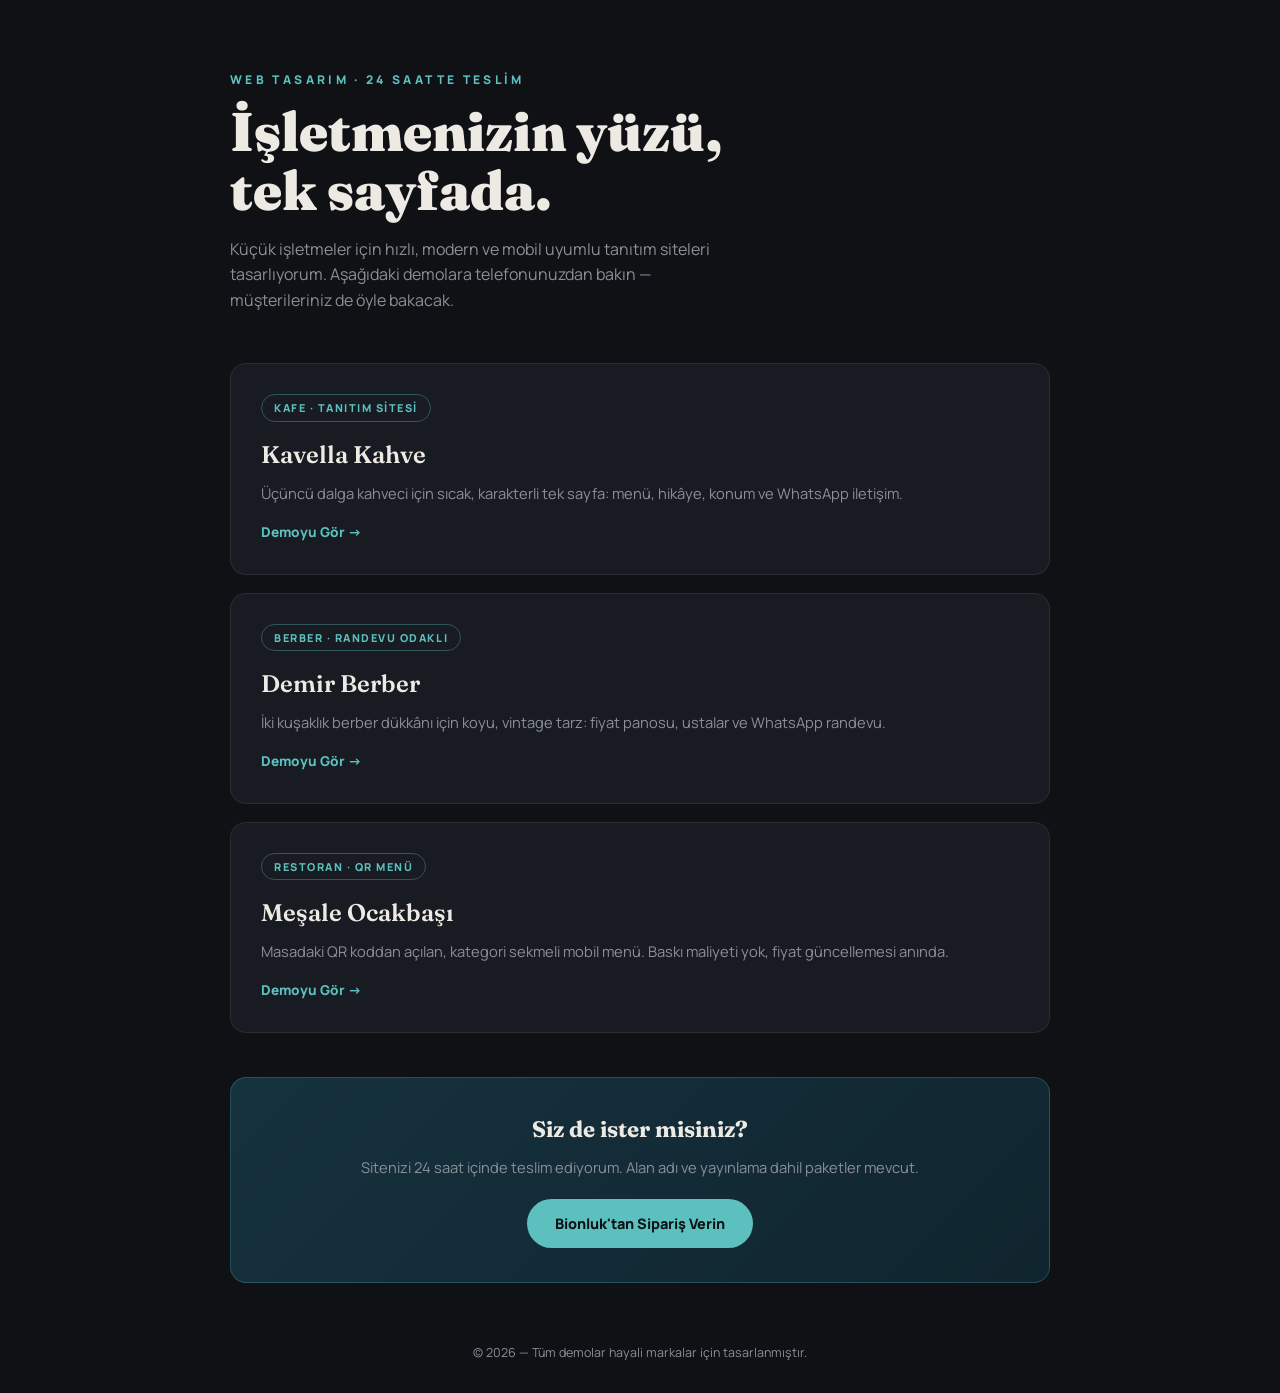
==== index.html @ e9847d71 "Portföy demoları: kafe, berber, QR menü + gig metni" ====
<!DOCTYPE html>
<html lang="tr">
<head>
<meta charset="UTF-8">
<meta name="viewport" content="width=device-width, initial-scale=1.0">
<title>Osman — Web Tasarım Portföyü</title>
<link rel="preconnect" href="https://fonts.googleapis.com">
<link href="https://fonts.googleapis.com/css2?family=Manrope:wght@400;600;800&family=Fraunces:opsz,wght@9..144,600;9..144,900&display=swap" rel="stylesheet">
<style>
:root{--bg:#0F1115;--card:#181B22;--ink:#EDEAE4;--mut:#8B8F99;--acc:#5BC0BE}
*{margin:0;padding:0;box-sizing:border-box}
body{font-family:'Manrope',sans-serif;background:var(--bg);color:var(--ink);line-height:1.6;padding:0 20px}
.wrap{max-width:820px;margin:0 auto}
header{padding:70px 0 50px}
header .eyebrow{color:var(--acc);font-size:.75rem;font-weight:800;letter-spacing:.28em;text-transform:uppercase;margin-bottom:14px}
header h1{font-family:'Fraunces',serif;font-size:clamp(2rem,7vw,3.4rem);font-weight:900;line-height:1.08}
header p{color:var(--mut);max-width:52ch;margin-top:16px}
.grid{display:grid;gap:18px;padding-bottom:30px}
.card{display:block;background:var(--card);border:1px solid rgba(237,234,228,.08);border-radius:16px;padding:30px;text-decoration:none;color:var(--ink);transition:transform .15s,border-color .15s}
.card:hover{transform:translateY(-3px);border-color:var(--acc)}
.card .tag{display:inline-block;font-size:.68rem;font-weight:800;letter-spacing:.14em;text-transform:uppercase;color:var(--acc);border:1px solid rgba(91,192,190,.35);padding:4px 12px;border-radius:999px;margin-bottom:14px}
.card h2{font-family:'Fraunces',serif;font-size:1.5rem;font-weight:600;margin-bottom:8px}
.card p{color:var(--mut);font-size:.92rem}
.card .go{margin-top:16px;font-size:.85rem;font-weight:800;color:var(--acc)}
.cta{background:linear-gradient(135deg,#16323F,#10252E);border:1px solid rgba(91,192,190,.25);border-radius:16px;padding:34px 30px;margin:14px 0 60px;text-align:center}
.cta h2{font-family:'Fraunces',serif;font-size:1.4rem;margin-bottom:8px}
.cta p{color:var(--mut);font-size:.92rem;margin-bottom:20px}
.cta a{display:inline-block;background:var(--acc);color:#0F1115;font-weight:800;text-decoration:none;padding:13px 28px;border-radius:999px;font-size:.9rem}
footer{text-align:center;color:var(--mut);font-size:.78rem;padding-bottom:30px}
a:focus-visible{outline:3px solid var(--acc);outline-offset:3px}
</style>
</head>
<body>
<div class="wrap">
  <header>
    <div class="eyebrow">Web Tasarım · 24 Saatte Teslim</div>
    <h1>İşletmenizin yüzü,<br>tek sayfada.</h1>
    <p>Küçük işletmeler için hızlı, modern ve mobil uyumlu tanıtım siteleri tasarlıyorum. Aşağıdaki demolara telefonunuzdan bakın — müşterileriniz de öyle bakacak.</p>
  </header>

  <div class="grid">
    <a class="card" href="kafe/">
      <span class="tag">Kafe · Tanıtım Sitesi</span>
      <h2>Kavella Kahve</h2>
      <p>Üçüncü dalga kahveci için sıcak, karakterli tek sayfa: menü, hikâye, konum ve WhatsApp iletişim.</p>
      <div class="go">Demoyu Gör →</div>
    </a>
    <a class="card" href="berber/">
      <span class="tag">Berber · Randevu Odaklı</span>
      <h2>Demir Berber</h2>
      <p>İki kuşaklık berber dükkânı için koyu, vintage tarz: fiyat panosu, ustalar ve WhatsApp randevu.</p>
      <div class="go">Demoyu Gör →</div>
    </a>
    <a class="card" href="qr-menu/">
      <span class="tag">Restoran · QR Menü</span>
      <h2>Meşale Ocakbaşı</h2>
      <p>Masadaki QR koddan açılan, kategori sekmeli mobil menü. Baskı maliyeti yok, fiyat güncellemesi anında.</p>
      <div class="go">Demoyu Gör →</div>
    </a>
  </div>

  <div class="cta">
    <h2>Siz de ister misiniz?</h2>
    <p>Sitenizi 24 saat içinde teslim ediyorum. Alan adı ve yayınlama dahil paketler mevcut.</p>
    <a href="https://bionluk.com" rel="noopener">Bionluk'tan Sipariş Verin</a>
  </div>

  <footer>© 2026 — Tüm demolar hayali markalar için tasarlanmıştır.</footer>
</div>
</body>
</html>
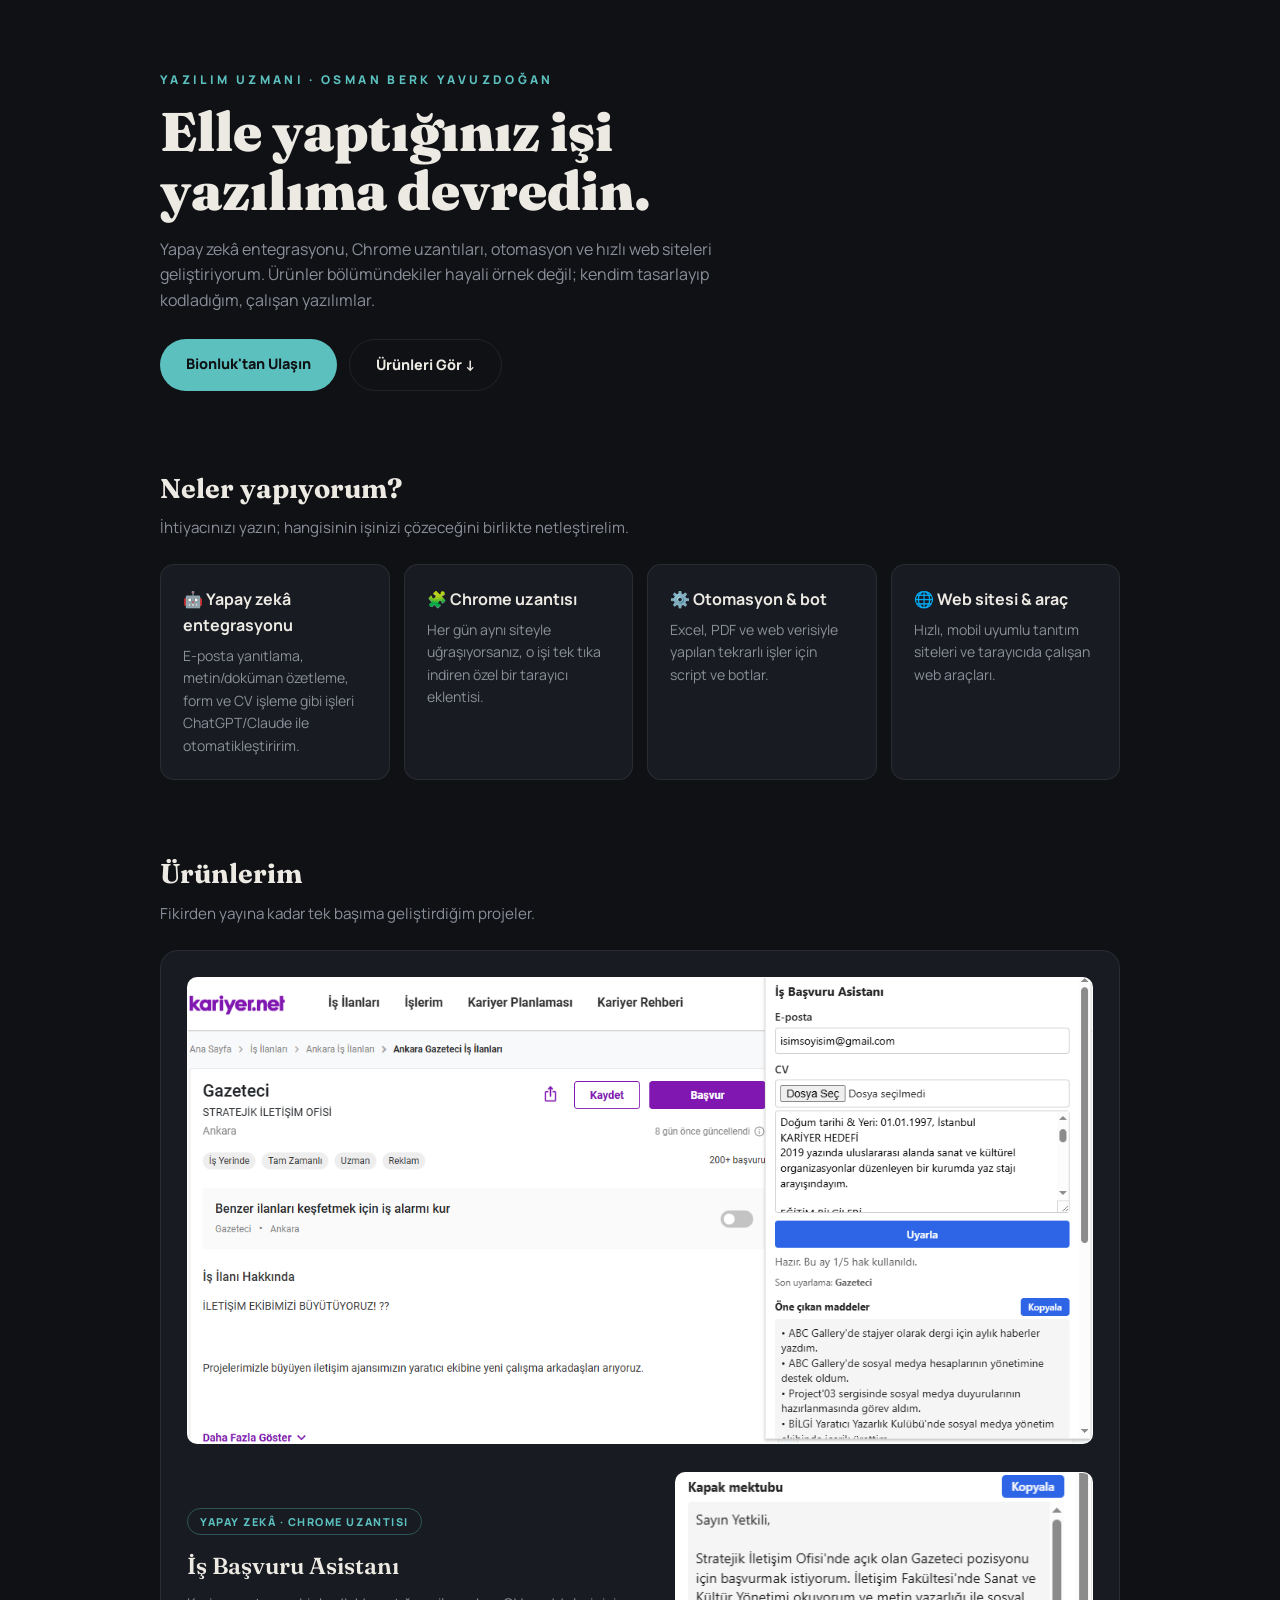
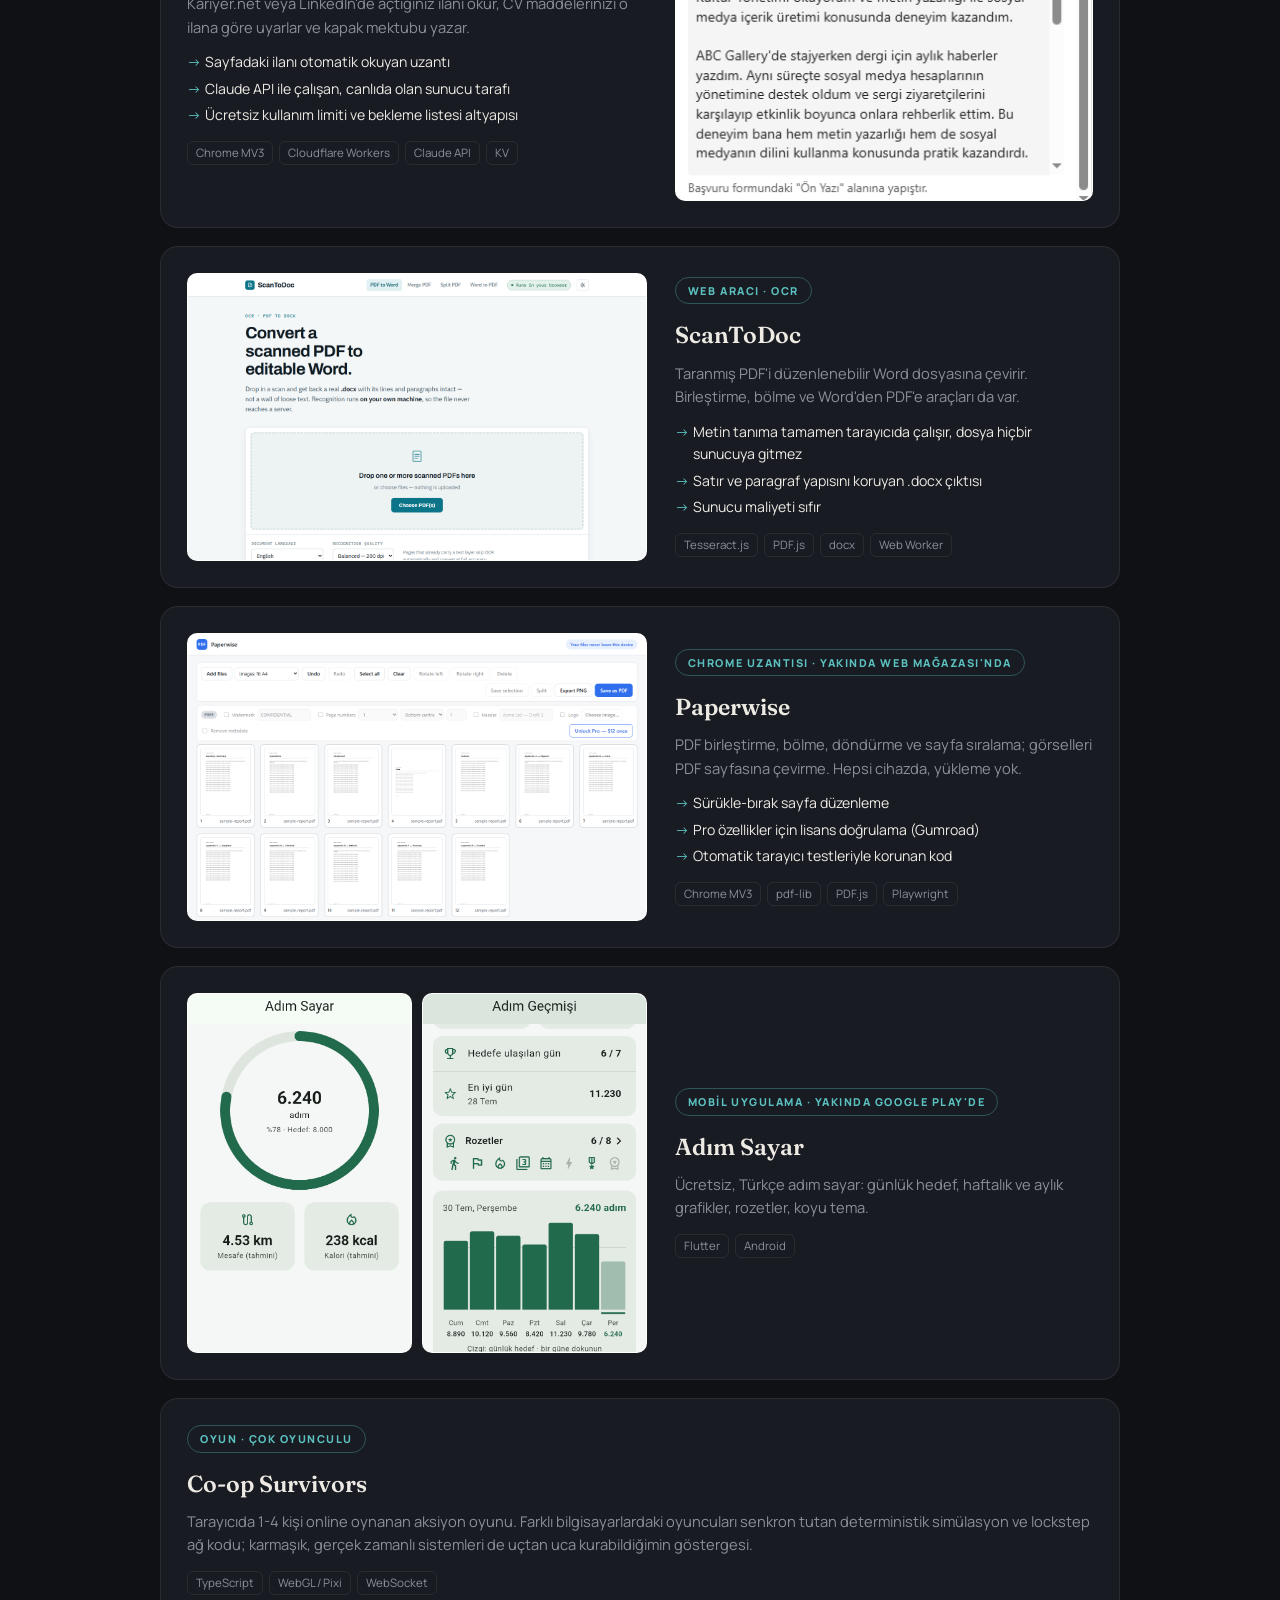
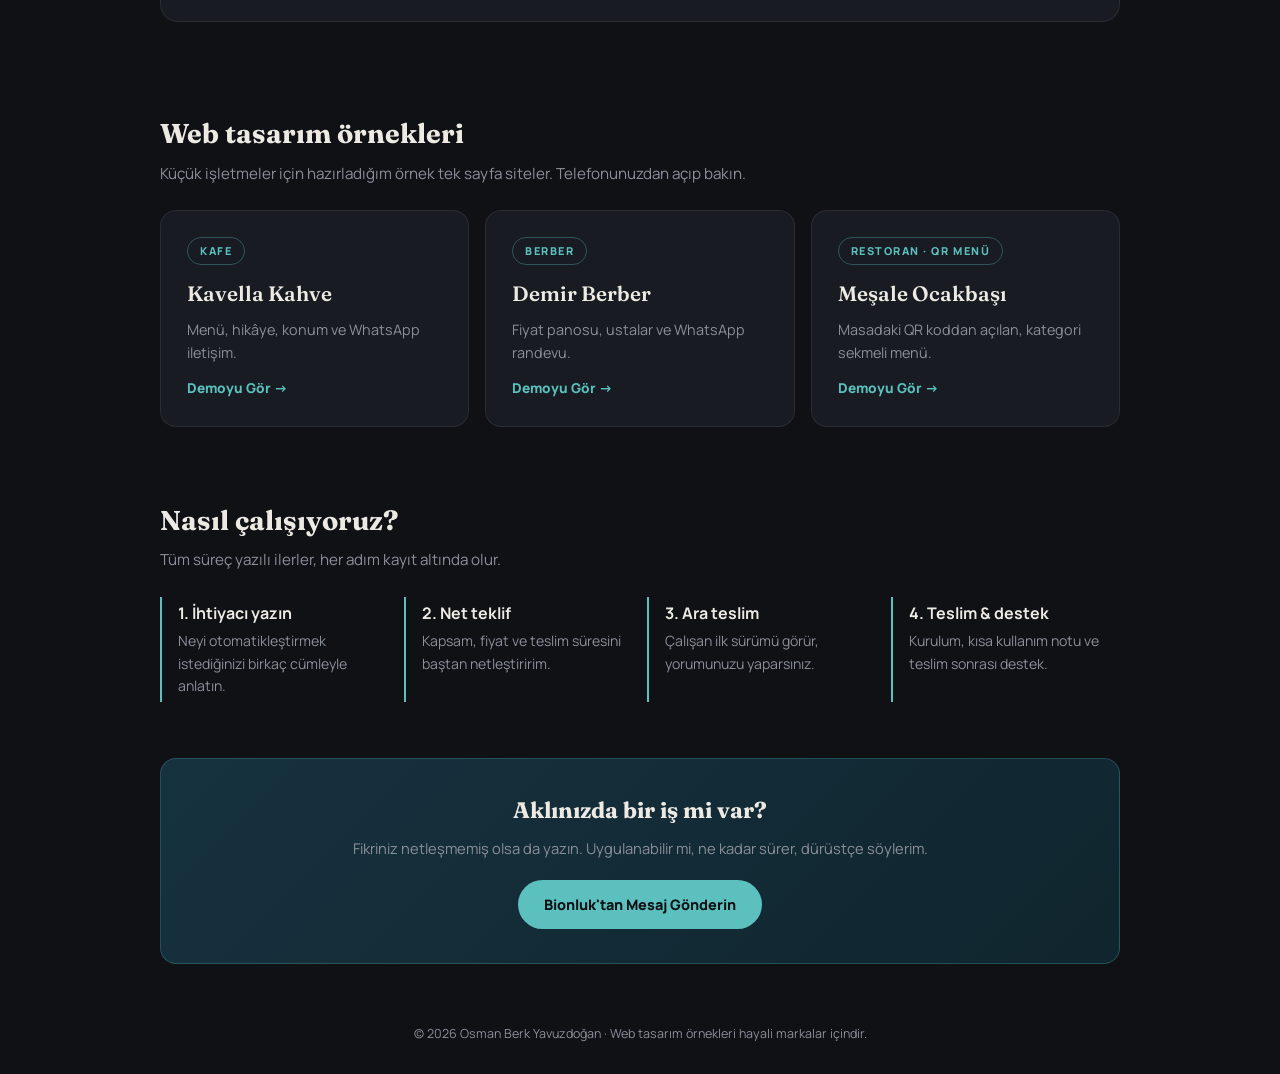
==== commit ddbb3a5e: "Portföy yazılım odaklı yeniden düzenlendi: ürünler, hizmetler, süreç Co-Authored-By: Claude Opus 5.5" ====
--- a/index.html
+++ b/index.html
@@ -3,69 +3,186 @@
 <head>
 <meta charset="UTF-8">
 <meta name="viewport" content="width=device-width, initial-scale=1.0">
-<title>Osman — Web Tasarım Portföyü</title>
+<title>Osman Berk — Yazılım Portföyü</title>
+<meta name="description" content="Yapay zekâ entegrasyonu, Chrome uzantıları, otomasyon ve web siteleri. Canlı ürünler ve örnek çalışmalar.">
 <link rel="preconnect" href="https://fonts.googleapis.com">
 <link href="https://fonts.googleapis.com/css2?family=Manrope:wght@400;600;800&family=Fraunces:opsz,wght@9..144,600;9..144,900&display=swap" rel="stylesheet">
 <style>
-:root{--bg:#0F1115;--card:#181B22;--ink:#EDEAE4;--mut:#8B8F99;--acc:#5BC0BE}
+:root{--bg:#0F1115;--card:#181B22;--ink:#EDEAE4;--mut:#8B8F99;--acc:#5BC0BE;--line:rgba(237,234,228,.08)}
 *{margin:0;padding:0;box-sizing:border-box}
-body{font-family:'Manrope',sans-serif;background:var(--bg);color:var(--ink);line-height:1.6;padding:0 20px}
-.wrap{max-width:820px;margin:0 auto}
-header{padding:70px 0 50px}
-header .eyebrow{color:var(--acc);font-size:.75rem;font-weight:800;letter-spacing:.28em;text-transform:uppercase;margin-bottom:14px}
-header h1{font-family:'Fraunces',serif;font-size:clamp(2rem,7vw,3.4rem);font-weight:900;line-height:1.08}
-header p{color:var(--mut);max-width:52ch;margin-top:16px}
-.grid{display:grid;gap:18px;padding-bottom:30px}
-.card{display:block;background:var(--card);border:1px solid rgba(237,234,228,.08);border-radius:16px;padding:30px;text-decoration:none;color:var(--ink);transition:transform .15s,border-color .15s}
+body{font-family:'Manrope',sans-serif;background:var(--bg);color:var(--ink);line-height:1.6;padding:0 16px}
+.wrap{max-width:960px;margin:0 auto}
+a{color:var(--acc)}
+a:focus-visible{outline:3px solid var(--acc);outline-offset:3px}
+header{padding:70px 0 40px}
+.eyebrow{color:var(--acc);font-size:.75rem;font-weight:800;letter-spacing:.28em;text-transform:uppercase;margin-bottom:14px}
+h1{font-family:'Fraunces',serif;font-size:clamp(2rem,7vw,3.4rem);font-weight:900;line-height:1.08}
+header p{color:var(--mut);max-width:56ch;margin-top:16px}
+.btns{display:flex;flex-wrap:wrap;gap:12px;margin-top:26px}
+.btn{display:inline-block;background:var(--acc);color:#0F1115;font-weight:800;text-decoration:none;padding:13px 26px;border-radius:999px;font-size:.9rem}
+.btn.ghost{background:none;color:var(--ink);border:1px solid var(--line)}
+section{padding:36px 0}
+h2.sec{font-family:'Fraunces',serif;font-size:1.7rem;margin-bottom:6px}
+.sub{color:var(--mut);font-size:.95rem;margin-bottom:24px}
+.services{display:grid;grid-template-columns:repeat(auto-fit,minmax(210px,1fr));gap:14px}
+.svc{background:var(--card);border:1px solid var(--line);border-radius:14px;padding:22px}
+.svc h3{font-size:1rem;margin-bottom:6px}
+.svc p{color:var(--mut);font-size:.88rem}
+.prod{display:grid;grid-template-columns:1.1fr 1fr;gap:28px;align-items:center;background:var(--card);border:1px solid var(--line);border-radius:18px;padding:26px;margin-bottom:18px}
+.prod img{width:100%;border-radius:10px;border:1px solid var(--line);display:block;background:#fff}
+.shots{display:flex;gap:10px}
+.shots img{width:50%;max-height:360px;object-fit:cover;object-position:top}
+.tag{display:inline-block;font-size:.68rem;font-weight:800;letter-spacing:.14em;text-transform:uppercase;color:var(--acc);border:1px solid rgba(91,192,190,.35);padding:4px 12px;border-radius:999px;margin-bottom:12px}
+.prod h3{font-family:'Fraunces',serif;font-size:1.45rem;font-weight:600;margin-bottom:8px}
+.prod p{color:var(--mut);font-size:.92rem}
+.prod ul{list-style:none;margin-top:12px;font-size:.88rem}
+.prod li{padding-left:18px;position:relative;margin-bottom:4px}
+.prod li::before{content:"→";position:absolute;left:0;color:var(--acc)}
+.stack{margin-top:14px;display:flex;flex-wrap:wrap;gap:6px}
+.stack span{font-size:.72rem;color:var(--mut);border:1px solid var(--line);border-radius:6px;padding:2px 8px}
+.grid{display:grid;grid-template-columns:repeat(auto-fit,minmax(260px,1fr));gap:16px}
+.card{display:block;background:var(--card);border:1px solid var(--line);border-radius:16px;padding:26px;text-decoration:none;color:var(--ink);transition:transform .15s,border-color .15s}
 .card:hover{transform:translateY(-3px);border-color:var(--acc)}
-.card .tag{display:inline-block;font-size:.68rem;font-weight:800;letter-spacing:.14em;text-transform:uppercase;color:var(--acc);border:1px solid rgba(91,192,190,.35);padding:4px 12px;border-radius:999px;margin-bottom:14px}
-.card h2{font-family:'Fraunces',serif;font-size:1.5rem;font-weight:600;margin-bottom:8px}
-.card p{color:var(--mut);font-size:.92rem}
-.card .go{margin-top:16px;font-size:.85rem;font-weight:800;color:var(--acc)}
-.cta{background:linear-gradient(135deg,#16323F,#10252E);border:1px solid rgba(91,192,190,.25);border-radius:16px;padding:34px 30px;margin:14px 0 60px;text-align:center}
+.card h3{font-family:'Fraunces',serif;font-size:1.3rem;font-weight:600;margin-bottom:8px}
+.card p{color:var(--mut);font-size:.9rem}
+.card .go{margin-top:14px;font-size:.85rem;font-weight:800;color:var(--acc)}
+.steps{display:grid;grid-template-columns:repeat(auto-fit,minmax(200px,1fr));gap:14px;counter-reset:s}
+.step{border-left:2px solid var(--acc);padding:4px 0 4px 16px}
+.step b{display:block;margin-bottom:4px}
+.step p{color:var(--mut);font-size:.88rem}
+.cta{background:linear-gradient(135deg,#16323F,#10252E);border:1px solid rgba(91,192,190,.25);border-radius:16px;padding:34px 26px;margin:20px 0 60px;text-align:center}
 .cta h2{font-family:'Fraunces',serif;font-size:1.4rem;margin-bottom:8px}
 .cta p{color:var(--mut);font-size:.92rem;margin-bottom:20px}
-.cta a{display:inline-block;background:var(--acc);color:#0F1115;font-weight:800;text-decoration:none;padding:13px 28px;border-radius:999px;font-size:.9rem}
 footer{text-align:center;color:var(--mut);font-size:.78rem;padding-bottom:30px}
-a:focus-visible{outline:3px solid var(--acc);outline-offset:3px}
+@media (max-width:720px){.prod{grid-template-columns:1fr;padding:18px}}
 </style>
 </head>
 <body>
 <div class="wrap">
   <header>
-    <div class="eyebrow">Web Tasarım · 24 Saatte Teslim</div>
-    <h1>İşletmenizin yüzü,<br>tek sayfada.</h1>
-    <p>Küçük işletmeler için hızlı, modern ve mobil uyumlu tanıtım siteleri tasarlıyorum. Aşağıdaki demolara telefonunuzdan bakın — müşterileriniz de öyle bakacak.</p>
+    <div class="eyebrow">Yazılım Uzmanı · Osman Berk Yavuzdoğan</div>
+    <h1>Elle yaptığınız işi<br>yazılıma devredin.</h1>
+    <p>Yapay zekâ entegrasyonu, Chrome uzantıları, otomasyon ve hızlı web siteleri geliştiriyorum. Ürünler bölümündekiler hayali örnek değil; kendim tasarlayıp kodladığım, çalışan yazılımlar.</p>
+    <div class="btns">
+      <a class="btn" href="https://bionluk.com/osmanby0" rel="noopener">Bionluk'tan Ulaşın</a>
+      <a class="btn ghost" href="#urunler">Ürünleri Gör ↓</a>
+    </div>
   </header>
 
-  <div class="grid">
-    <a class="card" href="kafe/">
-      <span class="tag">Kafe · Tanıtım Sitesi</span>
-      <h2>Kavella Kahve</h2>
-      <p>Üçüncü dalga kahveci için sıcak, karakterli tek sayfa: menü, hikâye, konum ve WhatsApp iletişim.</p>
-      <div class="go">Demoyu Gör →</div>
-    </a>
-    <a class="card" href="berber/">
-      <span class="tag">Berber · Randevu Odaklı</span>
-      <h2>Demir Berber</h2>
-      <p>İki kuşaklık berber dükkânı için koyu, vintage tarz: fiyat panosu, ustalar ve WhatsApp randevu.</p>
-      <div class="go">Demoyu Gör →</div>
-    </a>
-    <a class="card" href="qr-menu/">
-      <span class="tag">Restoran · QR Menü</span>
-      <h2>Meşale Ocakbaşı</h2>
-      <p>Masadaki QR koddan açılan, kategori sekmeli mobil menü. Baskı maliyeti yok, fiyat güncellemesi anında.</p>
-      <div class="go">Demoyu Gör →</div>
-    </a>
+  <section>
+    <h2 class="sec">Neler yapıyorum?</h2>
+    <p class="sub">İhtiyacınızı yazın; hangisinin işinizi çözeceğini birlikte netleştirelim.</p>
+    <div class="services">
+      <div class="svc"><h3>🤖 Yapay zekâ entegrasyonu</h3><p>E-posta yanıtlama, metin/doküman özetleme, form ve CV işleme gibi işleri ChatGPT/Claude ile otomatikleştiririm.</p></div>
+      <div class="svc"><h3>🧩 Chrome uzantısı</h3><p>Her gün aynı siteyle uğraşıyorsanız, o işi tek tıka indiren özel bir tarayıcı eklentisi.</p></div>
+      <div class="svc"><h3>⚙️ Otomasyon &amp; bot</h3><p>Excel, PDF ve web verisiyle yapılan tekrarlı işler için script ve botlar.</p></div>
+      <div class="svc"><h3>🌐 Web sitesi &amp; araç</h3><p>Hızlı, mobil uyumlu tanıtım siteleri ve tarayıcıda çalışan web araçları.</p></div>
+    </div>
+  </section>
+
+  <section id="urunler">
+    <h2 class="sec">Ürünlerim</h2>
+    <p class="sub">Fikirden yayına kadar tek başıma geliştirdiğim projeler.</p>
+
+    <article class="prod" style="grid-template-columns:1fr">
+      <img src="img/is-basvuru.png" alt="Kariyer.net'teki bir ilan için uzantının uyarladığı CV maddeleri" loading="lazy">
+      <div class="prod" style="padding:0;border:0;margin:0">
+      <div>
+        <span class="tag">Yapay Zekâ · Chrome Uzantısı</span>
+        <h3>İş Başvuru Asistanı</h3>
+        <p>Kariyer.net veya LinkedIn'de açtığınız ilanı okur, CV maddelerinizi o ilana göre uyarlar ve kapak mektubu yazar.</p>
+        <ul>
+          <li>Sayfadaki ilanı otomatik okuyan uzantı</li>
+          <li>Claude API ile çalışan, canlıda olan sunucu tarafı</li>
+          <li>Ücretsiz kullanım limiti ve bekleme listesi altyapısı</li>
+        </ul>
+        <div class="stack"><span>Chrome MV3</span><span>Cloudflare Workers</span><span>Claude API</span><span>KV</span></div>
+      </div>
+      <img src="img/is-basvuru-mektup.png" alt="Uzantının ilana göre yazdığı kapak mektubu" loading="lazy">
+      </div>
+    </article>
+
+    <article class="prod">
+      <img src="img/scantodoc.png" alt="ScanToDoc PDF'den Word'e dönüştürme aracı" loading="lazy">
+      <div>
+        <span class="tag">Web Aracı · OCR</span>
+        <h3>ScanToDoc</h3>
+        <p>Taranmış PDF'i düzenlenebilir Word dosyasına çevirir. Birleştirme, bölme ve Word'den PDF'e araçları da var.</p>
+        <ul>
+          <li>Metin tanıma tamamen tarayıcıda çalışır, dosya hiçbir sunucuya gitmez</li>
+          <li>Satır ve paragraf yapısını koruyan .docx çıktısı</li>
+          <li>Sunucu maliyeti sıfır</li>
+        </ul>
+        <div class="stack"><span>Tesseract.js</span><span>PDF.js</span><span>docx</span><span>Web Worker</span></div>
+      </div>
+    </article>
+
+    <article class="prod">
+      <img src="img/paperwise.png" alt="Paperwise PDF düzenleyici eklentisinin sayfa ızgarası" loading="lazy">
+      <div>
+        <span class="tag">Chrome Uzantısı · Yakında Web Mağazası'nda</span>
+        <h3>Paperwise</h3>
+        <p>PDF birleştirme, bölme, döndürme ve sayfa sıralama; görselleri PDF sayfasına çevirme. Hepsi cihazda, yükleme yok.</p>
+        <ul>
+          <li>Sürükle-bırak sayfa düzenleme</li>
+          <li>Pro özellikler için lisans doğrulama (Gumroad)</li>
+          <li>Otomatik tarayıcı testleriyle korunan kod</li>
+        </ul>
+        <div class="stack"><span>Chrome MV3</span><span>pdf-lib</span><span>PDF.js</span><span>Playwright</span></div>
+      </div>
+    </article>
+
+    <article class="prod">
+      <div class="shots">
+        <img src="img/adimsayar-1.png" alt="Adım Sayar ana ekranı" loading="lazy">
+        <img src="img/adimsayar-2.png" alt="Adım Sayar haftalık grafik ekranı" loading="lazy">
+      </div>
+      <div>
+        <span class="tag">Mobil Uygulama · Yakında Google Play'de</span>
+        <h3>Adım Sayar</h3>
+        <p>Ücretsiz, Türkçe adım sayar: günlük hedef, haftalık ve aylık grafikler, rozetler, koyu tema.</p>
+        <div class="stack"><span>Flutter</span><span>Android</span></div>
+      </div>
+    </article>
+
+    <article class="prod" style="grid-template-columns:1fr">
+      <div>
+        <span class="tag">Oyun · Çok Oyunculu</span>
+        <h3>Co-op Survivors</h3>
+        <p>Tarayıcıda 1-4 kişi online oynanan aksiyon oyunu. Farklı bilgisayarlardaki oyuncuları senkron tutan deterministik simülasyon ve lockstep ağ kodu; karmaşık, gerçek zamanlı sistemleri de uçtan uca kurabildiğimin göstergesi.</p>
+        <div class="stack"><span>TypeScript</span><span>WebGL / Pixi</span><span>WebSocket</span></div>
+      </div>
+    </article>
+  </section>
+
+  <section>
+    <h2 class="sec">Web tasarım örnekleri</h2>
+    <p class="sub">Küçük işletmeler için hazırladığım örnek tek sayfa siteler. Telefonunuzdan açıp bakın.</p>
+    <div class="grid">
+      <a class="card" href="kafe/"><span class="tag">Kafe</span><h3>Kavella Kahve</h3><p>Menü, hikâye, konum ve WhatsApp iletişim.</p><div class="go">Demoyu Gör →</div></a>
+      <a class="card" href="berber/"><span class="tag">Berber</span><h3>Demir Berber</h3><p>Fiyat panosu, ustalar ve WhatsApp randevu.</p><div class="go">Demoyu Gör →</div></a>
+      <a class="card" href="qr-menu/"><span class="tag">Restoran · QR Menü</span><h3>Meşale Ocakbaşı</h3><p>Masadaki QR koddan açılan, kategori sekmeli menü.</p><div class="go">Demoyu Gör →</div></a>
+    </div>
+  </section>
+
+  <section>
+    <h2 class="sec">Nasıl çalışıyoruz?</h2>
+    <p class="sub">Tüm süreç yazılı ilerler, her adım kayıt altında olur.</p>
+    <div class="steps">
+      <div class="step"><b>1. İhtiyacı yazın</b><p>Neyi otomatikleştirmek istediğinizi birkaç cümleyle anlatın.</p></div>
+      <div class="step"><b>2. Net teklif</b><p>Kapsam, fiyat ve teslim süresini baştan netleştiririm.</p></div>
+      <div class="step"><b>3. Ara teslim</b><p>Çalışan ilk sürümü görür, yorumunuzu yaparsınız.</p></div>
+      <div class="step"><b>4. Teslim &amp; destek</b><p>Kurulum, kısa kullanım notu ve teslim sonrası destek.</p></div>
+    </div>
+  </section>
+
+  <div class="cta">
+    <h2>Aklınızda bir iş mi var?</h2>
+    <p>Fikriniz netleşmemiş olsa da yazın. Uygulanabilir mi, ne kadar sürer, dürüstçe söylerim.</p>
+    <a class="btn" href="https://bionluk.com/osmanby0" rel="noopener">Bionluk'tan Mesaj Gönderin</a>
   </div>
 
-  <div class="cta">
-    <h2>Siz de ister misiniz?</h2>
-    <p>Sitenizi 24 saat içinde teslim ediyorum. Alan adı ve yayınlama dahil paketler mevcut.</p>
-    <a href="https://bionluk.com" rel="noopener">Bionluk'tan Sipariş Verin</a>
-  </div>
-
-  <footer>© 2026 — Tüm demolar hayali markalar için tasarlanmıştır.</footer>
+  <footer>© 2026 Osman Berk Yavuzdoğan · Web tasarım örnekleri hayali markalar içindir.</footer>
 </div>
 </body>
 </html>
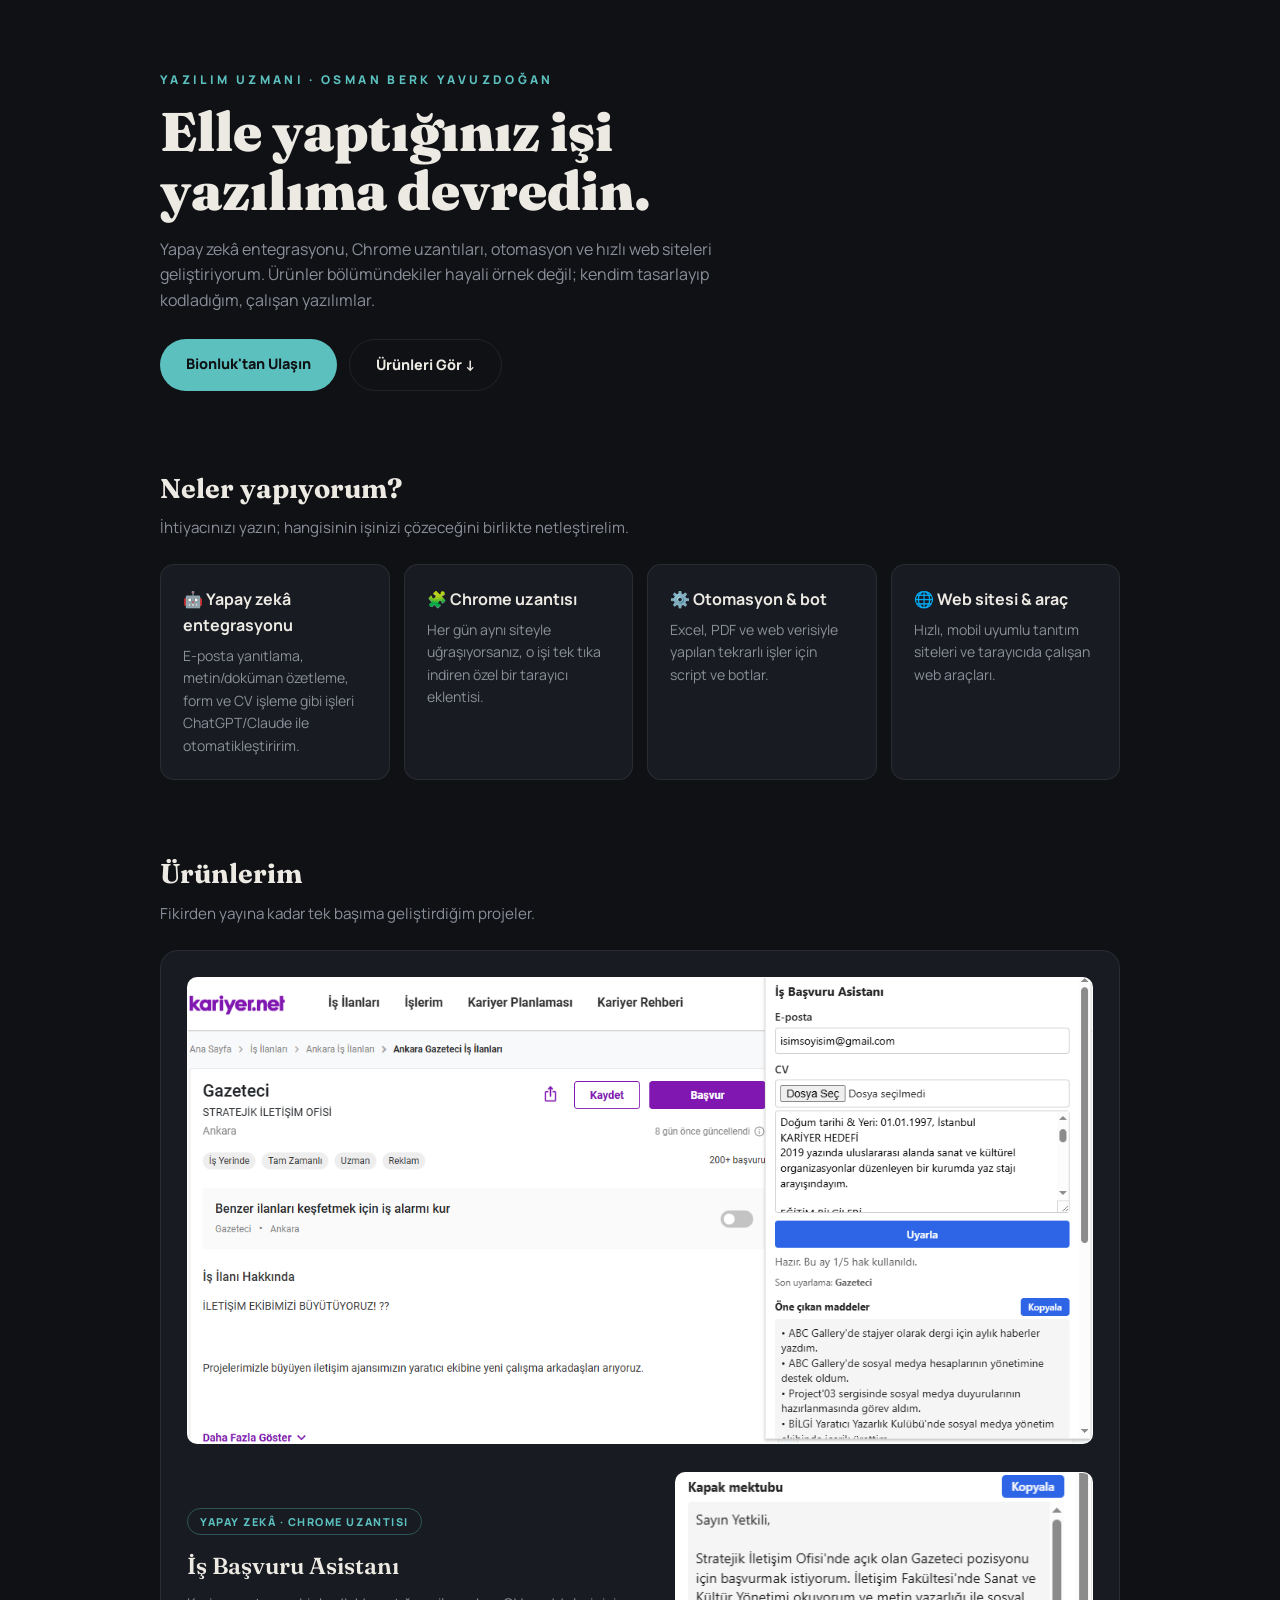
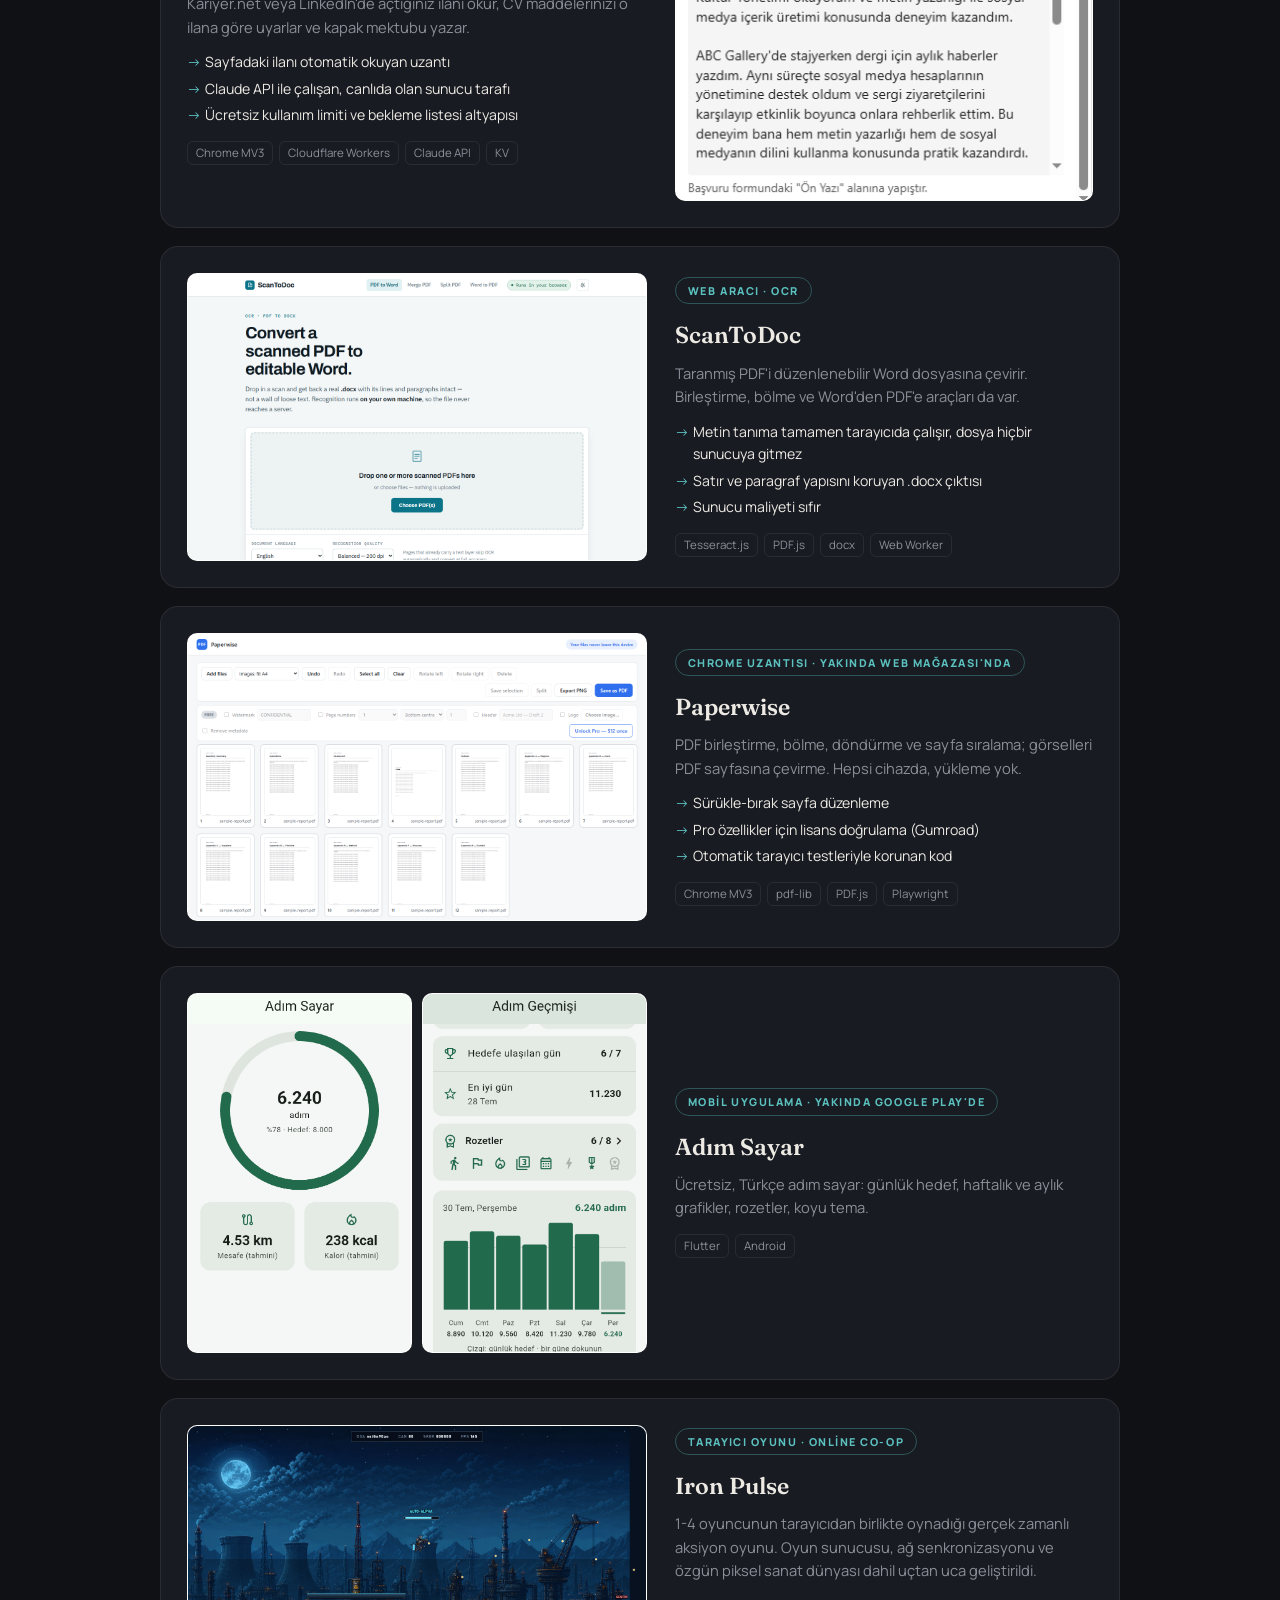
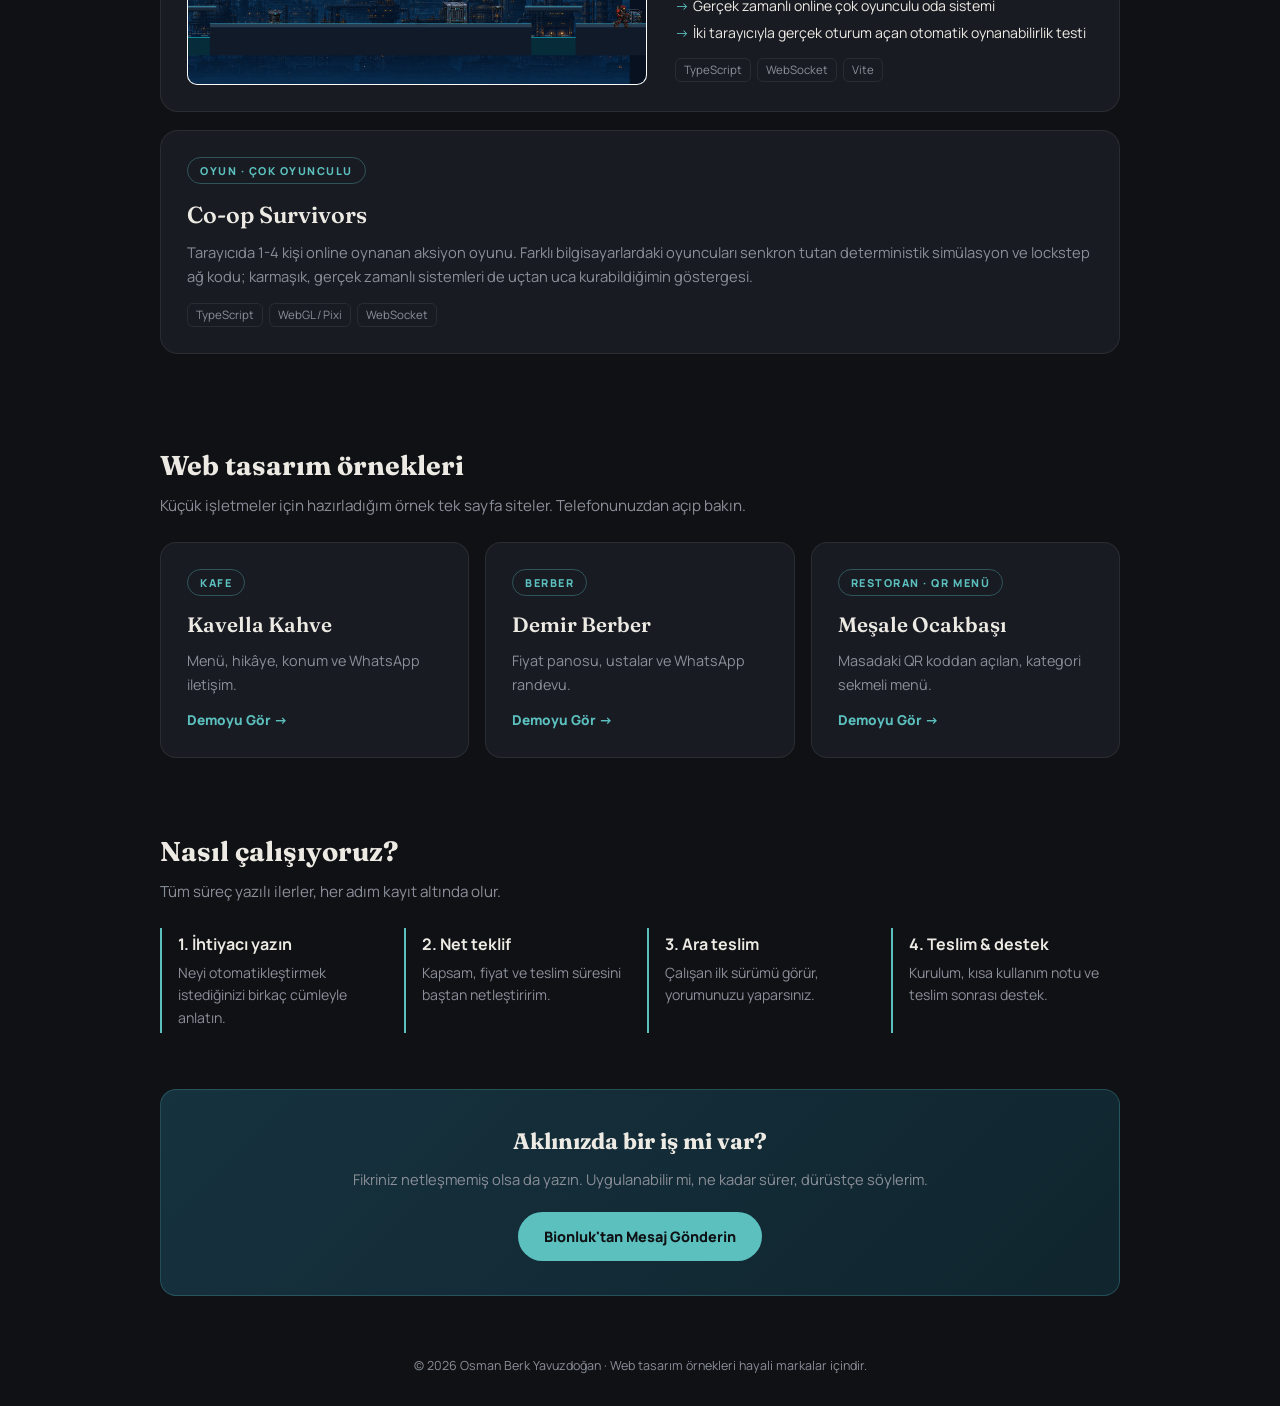
==== commit 19e9dddc: "Iron Pulse portföye eklendi Co-Authored-By: Claude Opus 5.5 <noreply@anthropic.com> Claude-Session: " ====
--- a/index.html
+++ b/index.html
@@ -145,6 +145,20 @@
       </div>
     </article>
 
+    <article class="prod">
+      <img src="img/ironpulse.png" alt="Iron Pulse oyunundan endüstriyel gece sahnesi" loading="lazy">
+      <div>
+        <span class="tag">Tarayıcı Oyunu · Online Co-op</span>
+        <h3>Iron Pulse</h3>
+        <p>1-4 oyuncunun tarayıcıdan birlikte oynadığı gerçek zamanlı aksiyon oyunu. Oyun sunucusu, ağ senkronizasyonu ve özgün piksel sanat dünyası dahil uçtan uca geliştirildi.</p>
+        <ul>
+          <li>Gerçek zamanlı online çok oyunculu oda sistemi</li>
+          <li>İki tarayıcıyla gerçek oturum açan otomatik oynanabilirlik testi</li>
+        </ul>
+        <div class="stack"><span>TypeScript</span><span>WebSocket</span><span>Vite</span></div>
+      </div>
+    </article>
+
     <article class="prod" style="grid-template-columns:1fr">
       <div>
         <span class="tag">Oyun · Çok Oyunculu</span>
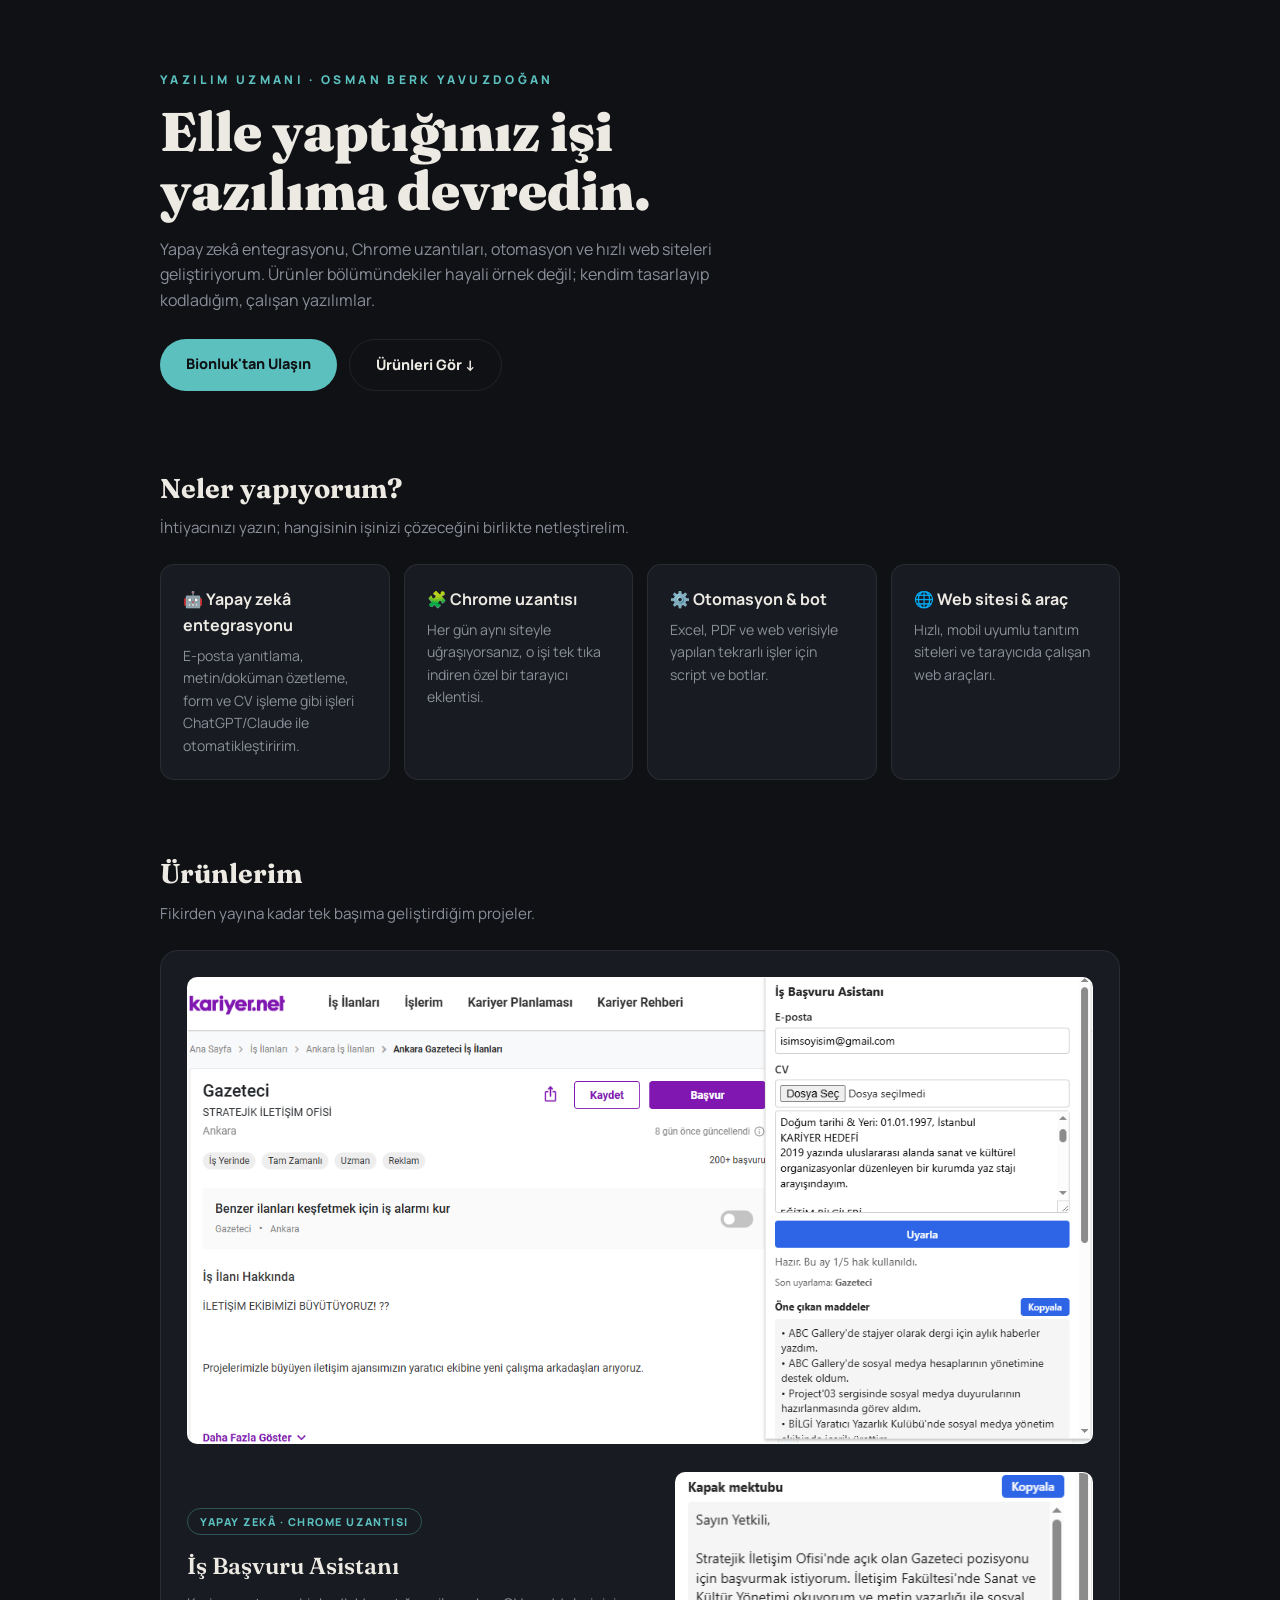
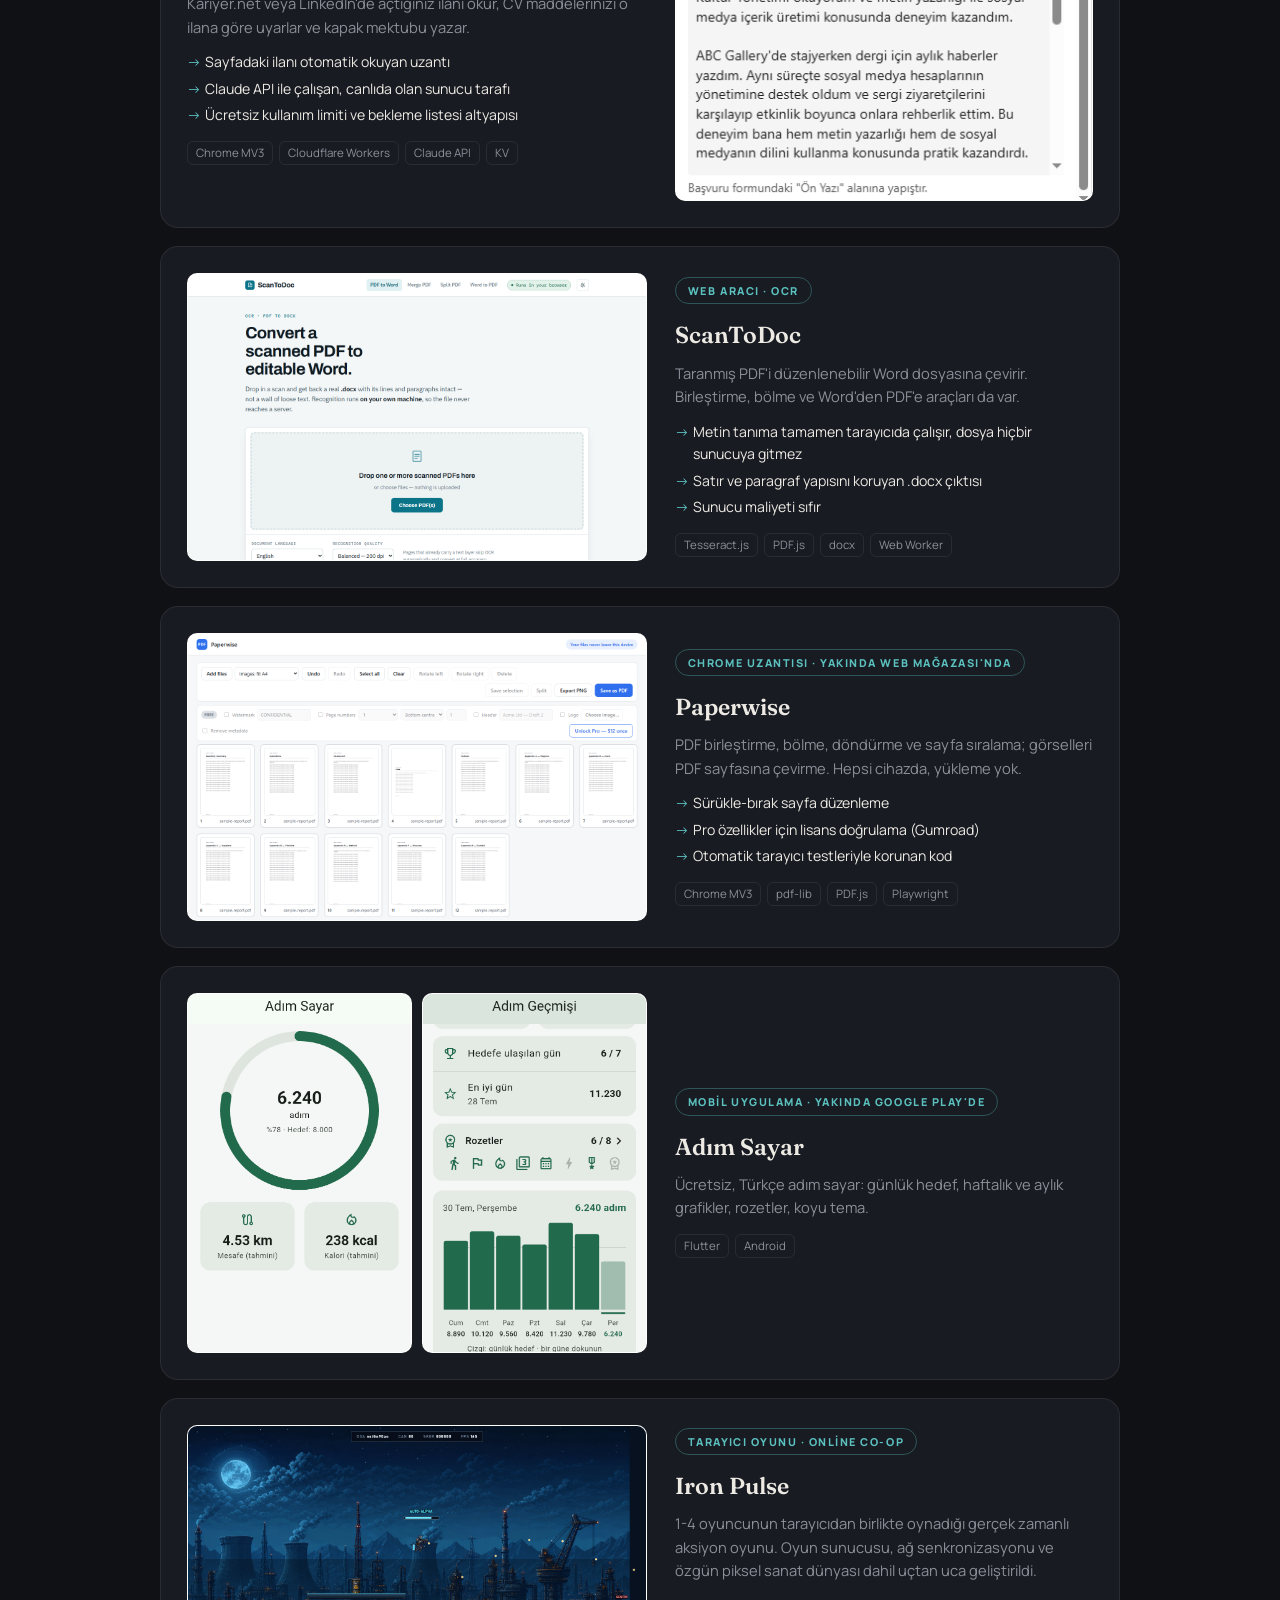
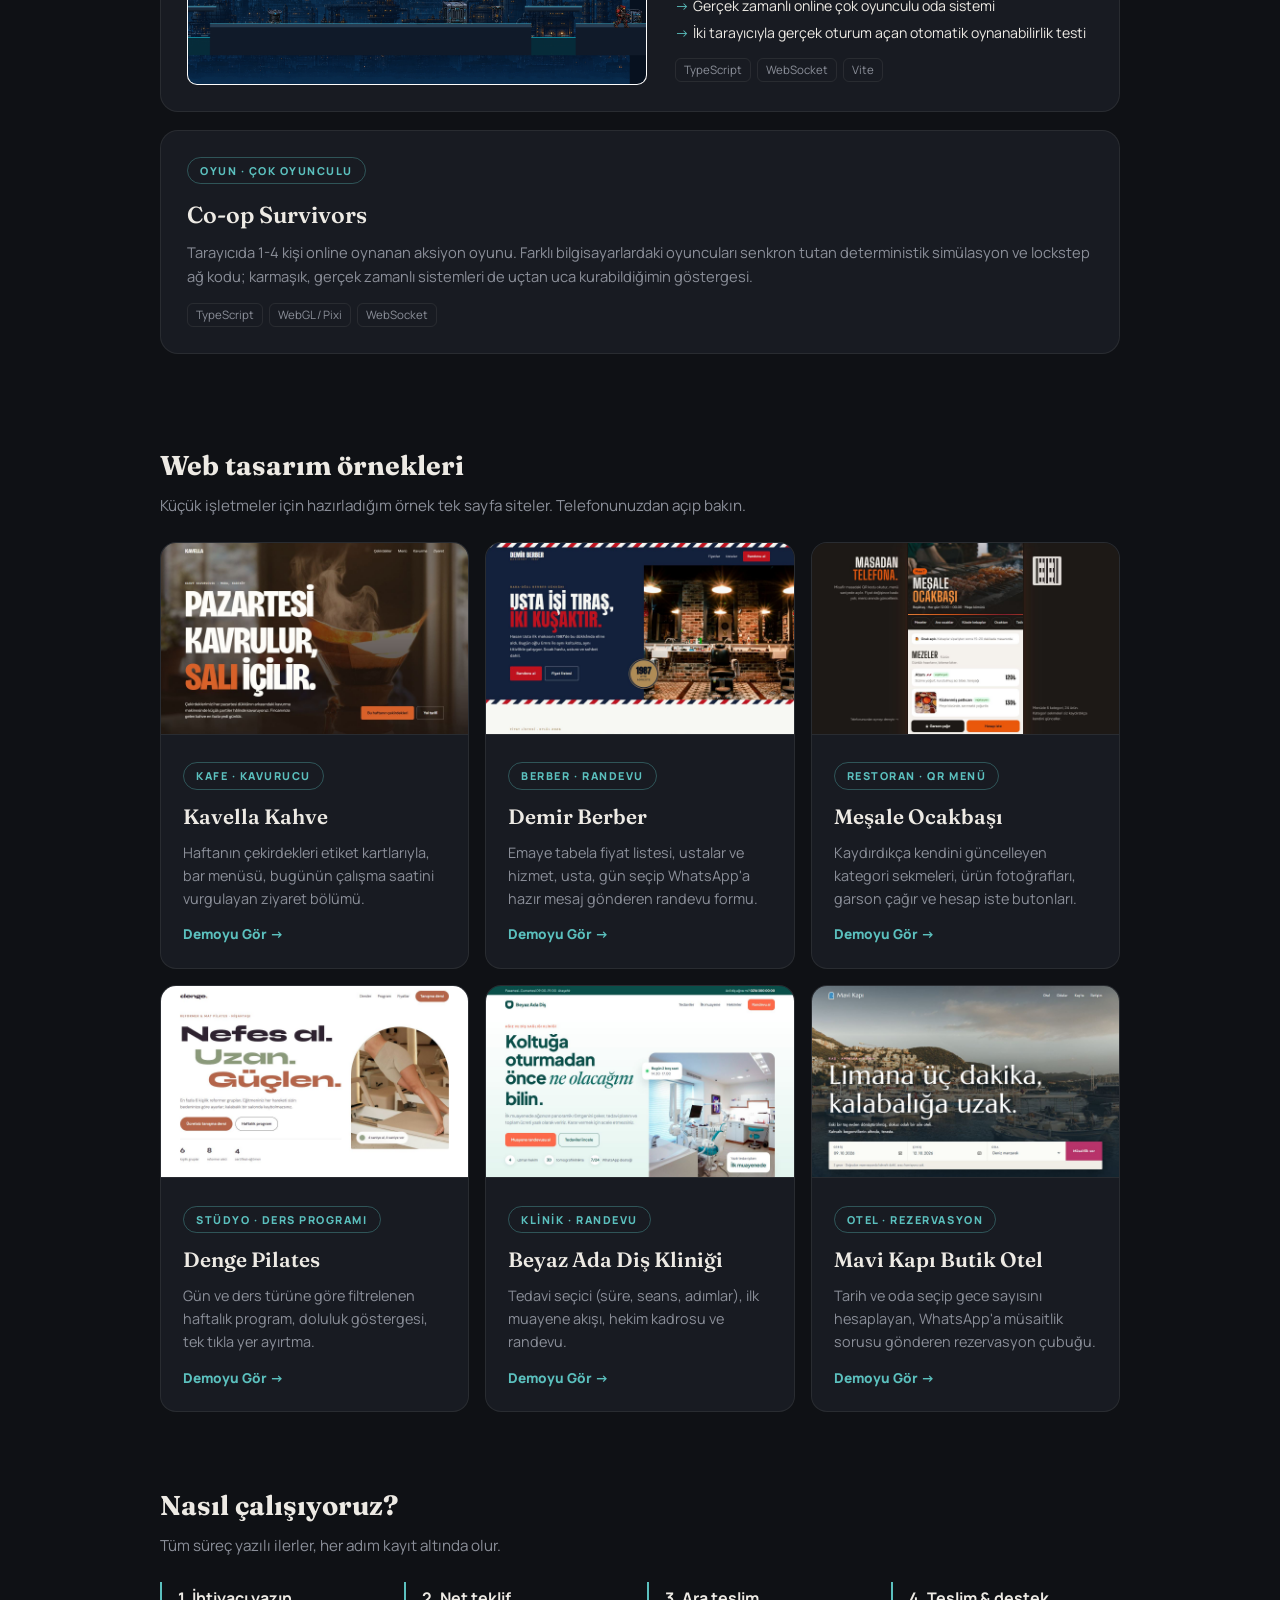
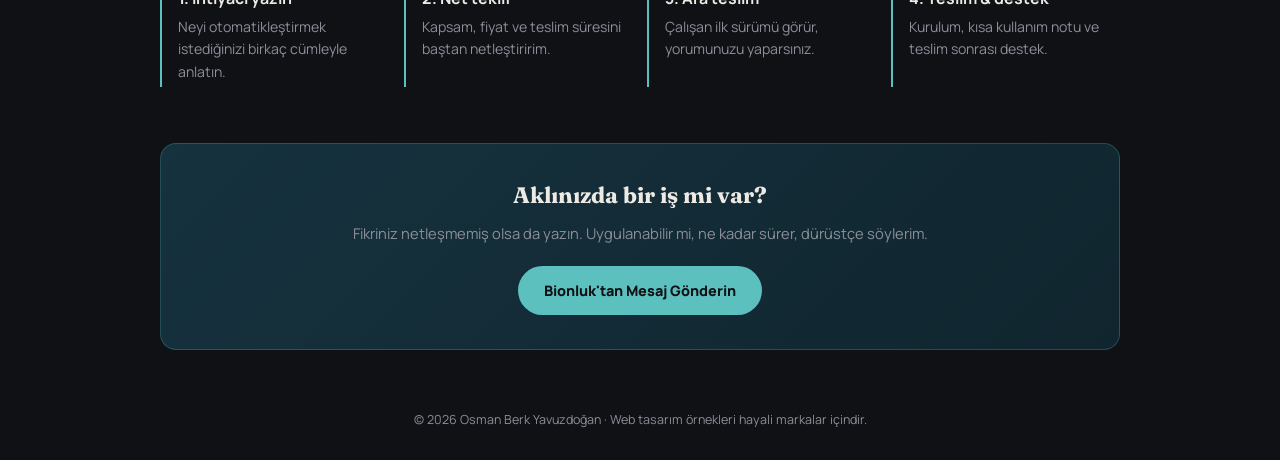
==== commit e982c978: "Web demoları yeniden tasarlandı; pilates, diş kliniği ve butik otel demoları eklendi Co-Authored-By:" ====
--- a/index.html
+++ b/index.html
@@ -45,6 +45,11 @@
 .card:hover{transform:translateY(-3px);border-color:var(--acc)}
 .card h3{font-family:'Fraunces',serif;font-size:1.3rem;font-weight:600;margin-bottom:8px}
 .card p{color:var(--mut);font-size:.9rem}
+.card.demo{padding:0;overflow:hidden}
+.card.demo img{width:100%;aspect-ratio:16/10;object-fit:cover;object-position:top;border-bottom:1px solid var(--line)}
+.card.demo .tag{margin:20px 22px 10px}
+.card.demo h3,.card.demo p,.card.demo .go{margin-left:22px;margin-right:22px}
+.card.demo .go{margin-bottom:22px}
 .card .go{margin-top:14px;font-size:.85rem;font-weight:800;color:var(--acc)}
 .steps{display:grid;grid-template-columns:repeat(auto-fit,minmax(200px,1fr));gap:14px;counter-reset:s}
 .step{border-left:2px solid var(--acc);padding:4px 0 4px 16px}
@@ -173,9 +178,12 @@
     <h2 class="sec">Web tasarım örnekleri</h2>
     <p class="sub">Küçük işletmeler için hazırladığım örnek tek sayfa siteler. Telefonunuzdan açıp bakın.</p>
     <div class="grid">
-      <a class="card" href="kafe/"><span class="tag">Kafe</span><h3>Kavella Kahve</h3><p>Menü, hikâye, konum ve WhatsApp iletişim.</p><div class="go">Demoyu Gör →</div></a>
-      <a class="card" href="berber/"><span class="tag">Berber</span><h3>Demir Berber</h3><p>Fiyat panosu, ustalar ve WhatsApp randevu.</p><div class="go">Demoyu Gör →</div></a>
-      <a class="card" href="qr-menu/"><span class="tag">Restoran · QR Menü</span><h3>Meşale Ocakbaşı</h3><p>Masadaki QR koddan açılan, kategori sekmeli menü.</p><div class="go">Demoyu Gör →</div></a>
+      <a class="card demo" href="kafe/"><img src="img/demo-kafe.jpg" alt="Kavella Kahve sitesinin ekran görüntüsü" loading="lazy"><span class="tag">Kafe · Kavurucu</span><h3>Kavella Kahve</h3><p>Haftanın çekirdekleri etiket kartlarıyla, bar menüsü, bugünün çalışma saatini vurgulayan ziyaret bölümü.</p><div class="go">Demoyu Gör →</div></a>
+      <a class="card demo" href="berber/"><img src="img/demo-berber.jpg" alt="Demir Berber sitesinin ekran görüntüsü" loading="lazy"><span class="tag">Berber · Randevu</span><h3>Demir Berber</h3><p>Emaye tabela fiyat listesi, ustalar ve hizmet, usta, gün seçip WhatsApp'a hazır mesaj gönderen randevu formu.</p><div class="go">Demoyu Gör →</div></a>
+      <a class="card demo" href="qr-menu/"><img src="img/demo-qrmenu.jpg" alt="Meşale Ocakbaşı QR menüsünün ekran görüntüsü" loading="lazy"><span class="tag">Restoran · QR Menü</span><h3>Meşale Ocakbaşı</h3><p>Kaydırdıkça kendini güncelleyen kategori sekmeleri, ürün fotoğrafları, garson çağır ve hesap iste butonları.</p><div class="go">Demoyu Gör →</div></a>
+      <a class="card demo" href="pilates/"><img src="img/demo-pilates.jpg" alt="Denge Pilates sitesinin ekran görüntüsü" loading="lazy"><span class="tag">Stüdyo · Ders programı</span><h3>Denge Pilates</h3><p>Gün ve ders türüne göre filtrelenen haftalık program, doluluk göstergesi, tek tıkla yer ayırtma.</p><div class="go">Demoyu Gör →</div></a>
+      <a class="card demo" href="dis-klinigi/"><img src="img/demo-dis.jpg" alt="Beyaz Ada Diş Kliniği sitesinin ekran görüntüsü" loading="lazy"><span class="tag">Klinik · Randevu</span><h3>Beyaz Ada Diş Kliniği</h3><p>Tedavi seçici (süre, seans, adımlar), ilk muayene akışı, hekim kadrosu ve randevu.</p><div class="go">Demoyu Gör →</div></a>
+      <a class="card demo" href="butik-otel/"><img src="img/demo-otel.jpg" alt="Mavi Kapı Butik Otel sitesinin ekran görüntüsü" loading="lazy"><span class="tag">Otel · Rezervasyon</span><h3>Mavi Kapı Butik Otel</h3><p>Tarih ve oda seçip gece sayısını hesaplayan, WhatsApp'a müsaitlik sorusu gönderen rezervasyon çubuğu.</p><div class="go">Demoyu Gör →</div></a>
     </div>
   </section>
 
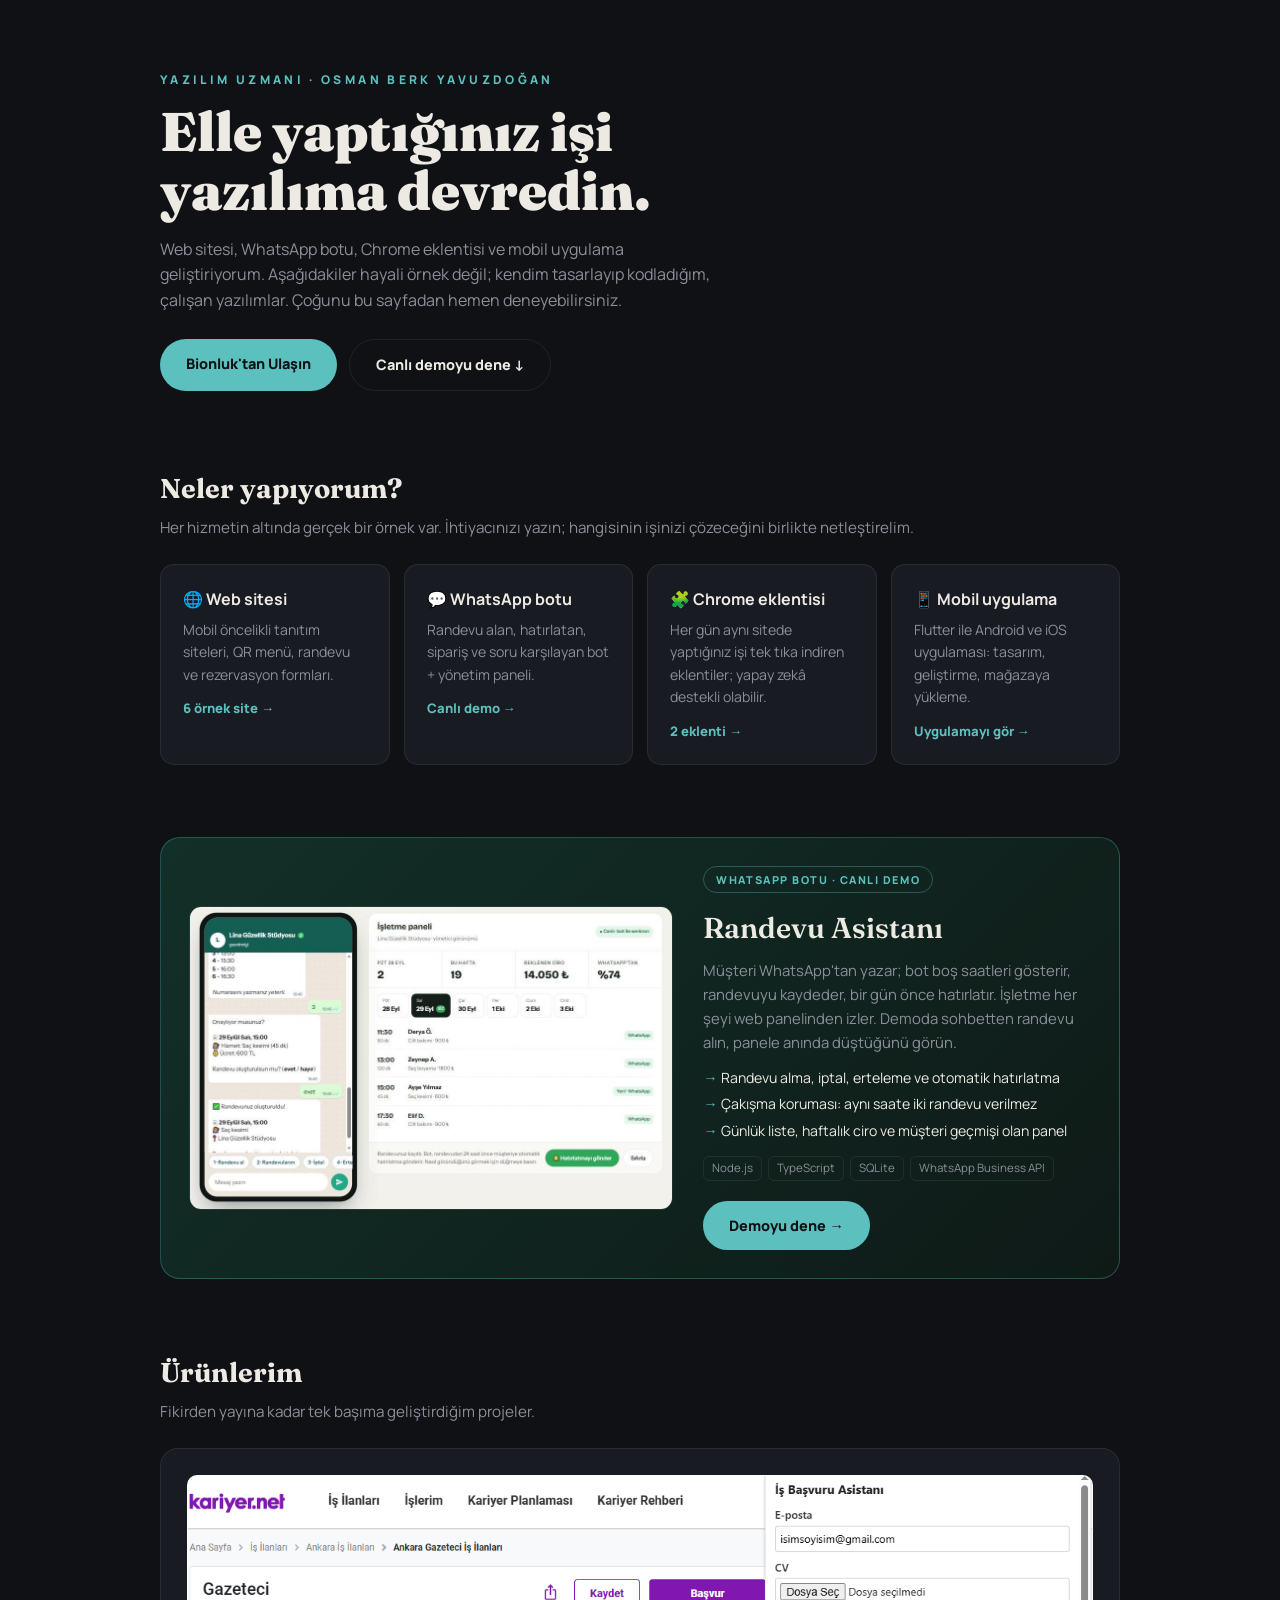
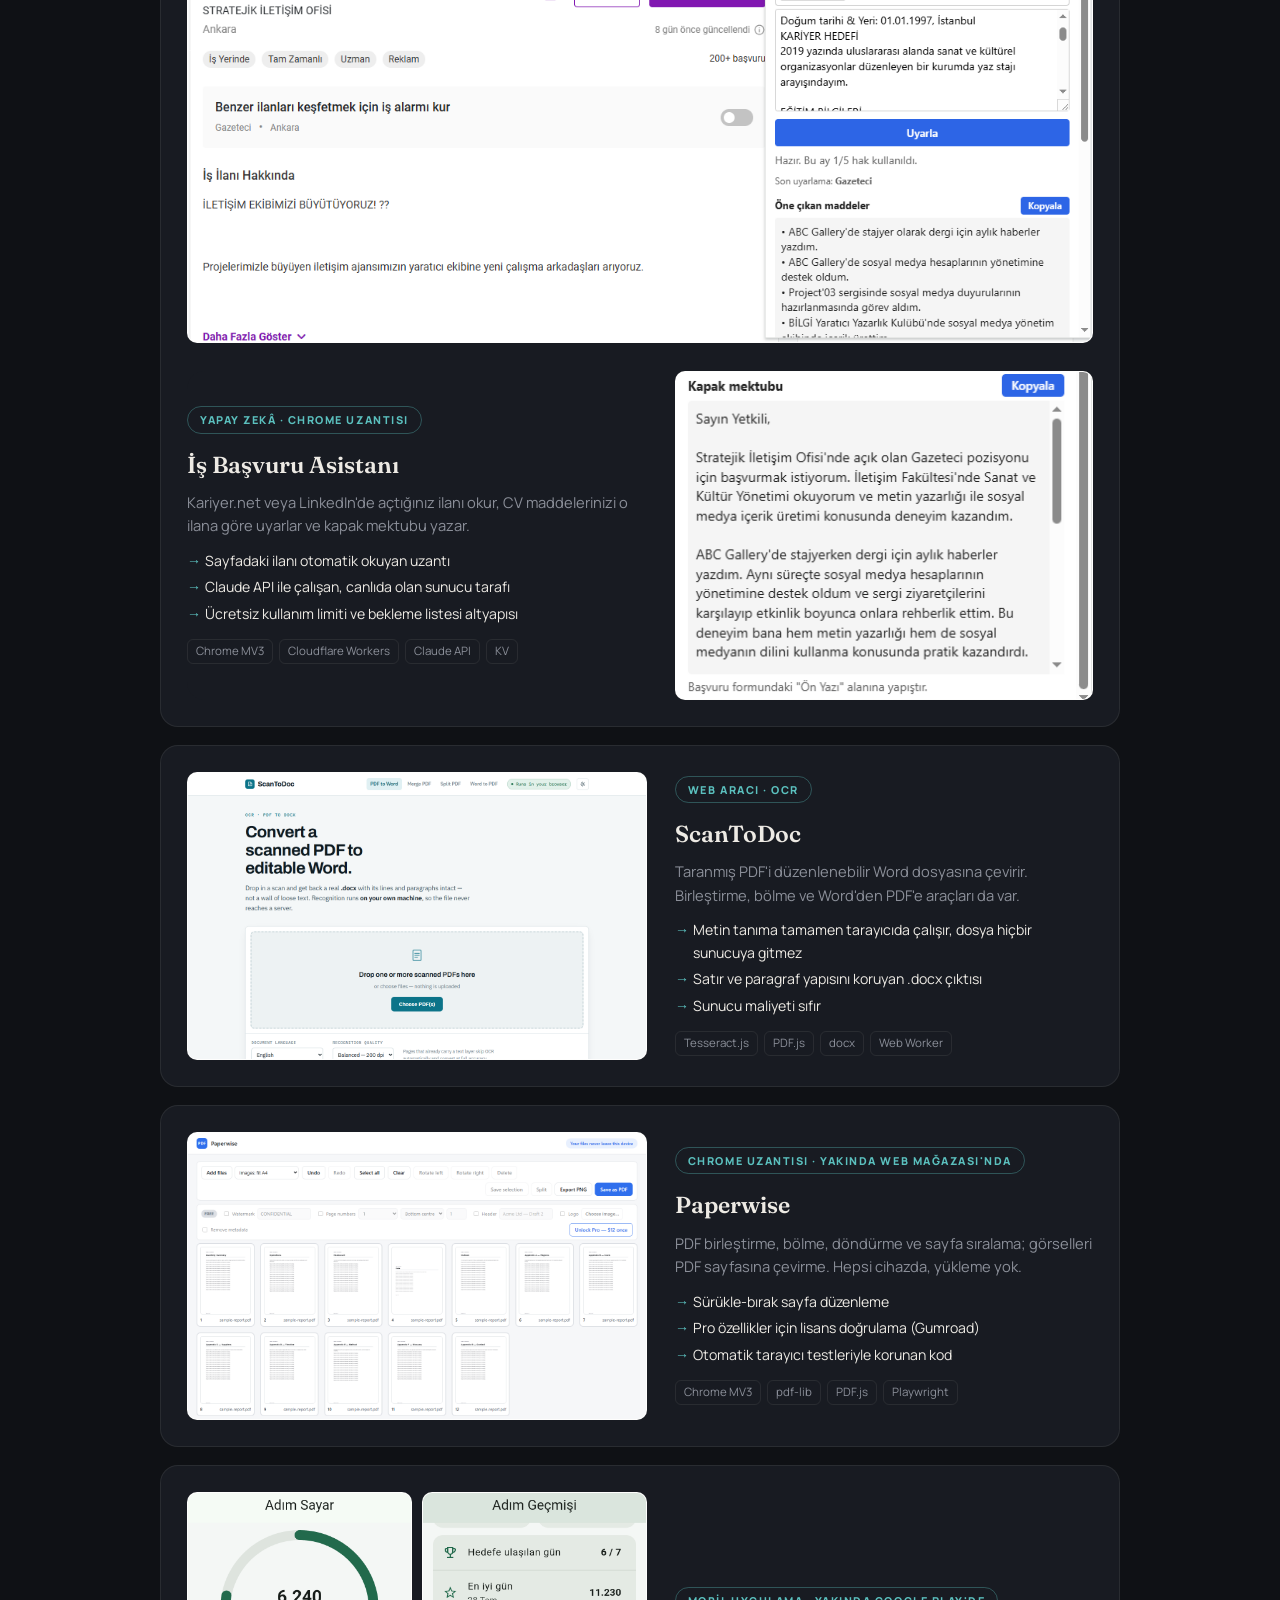
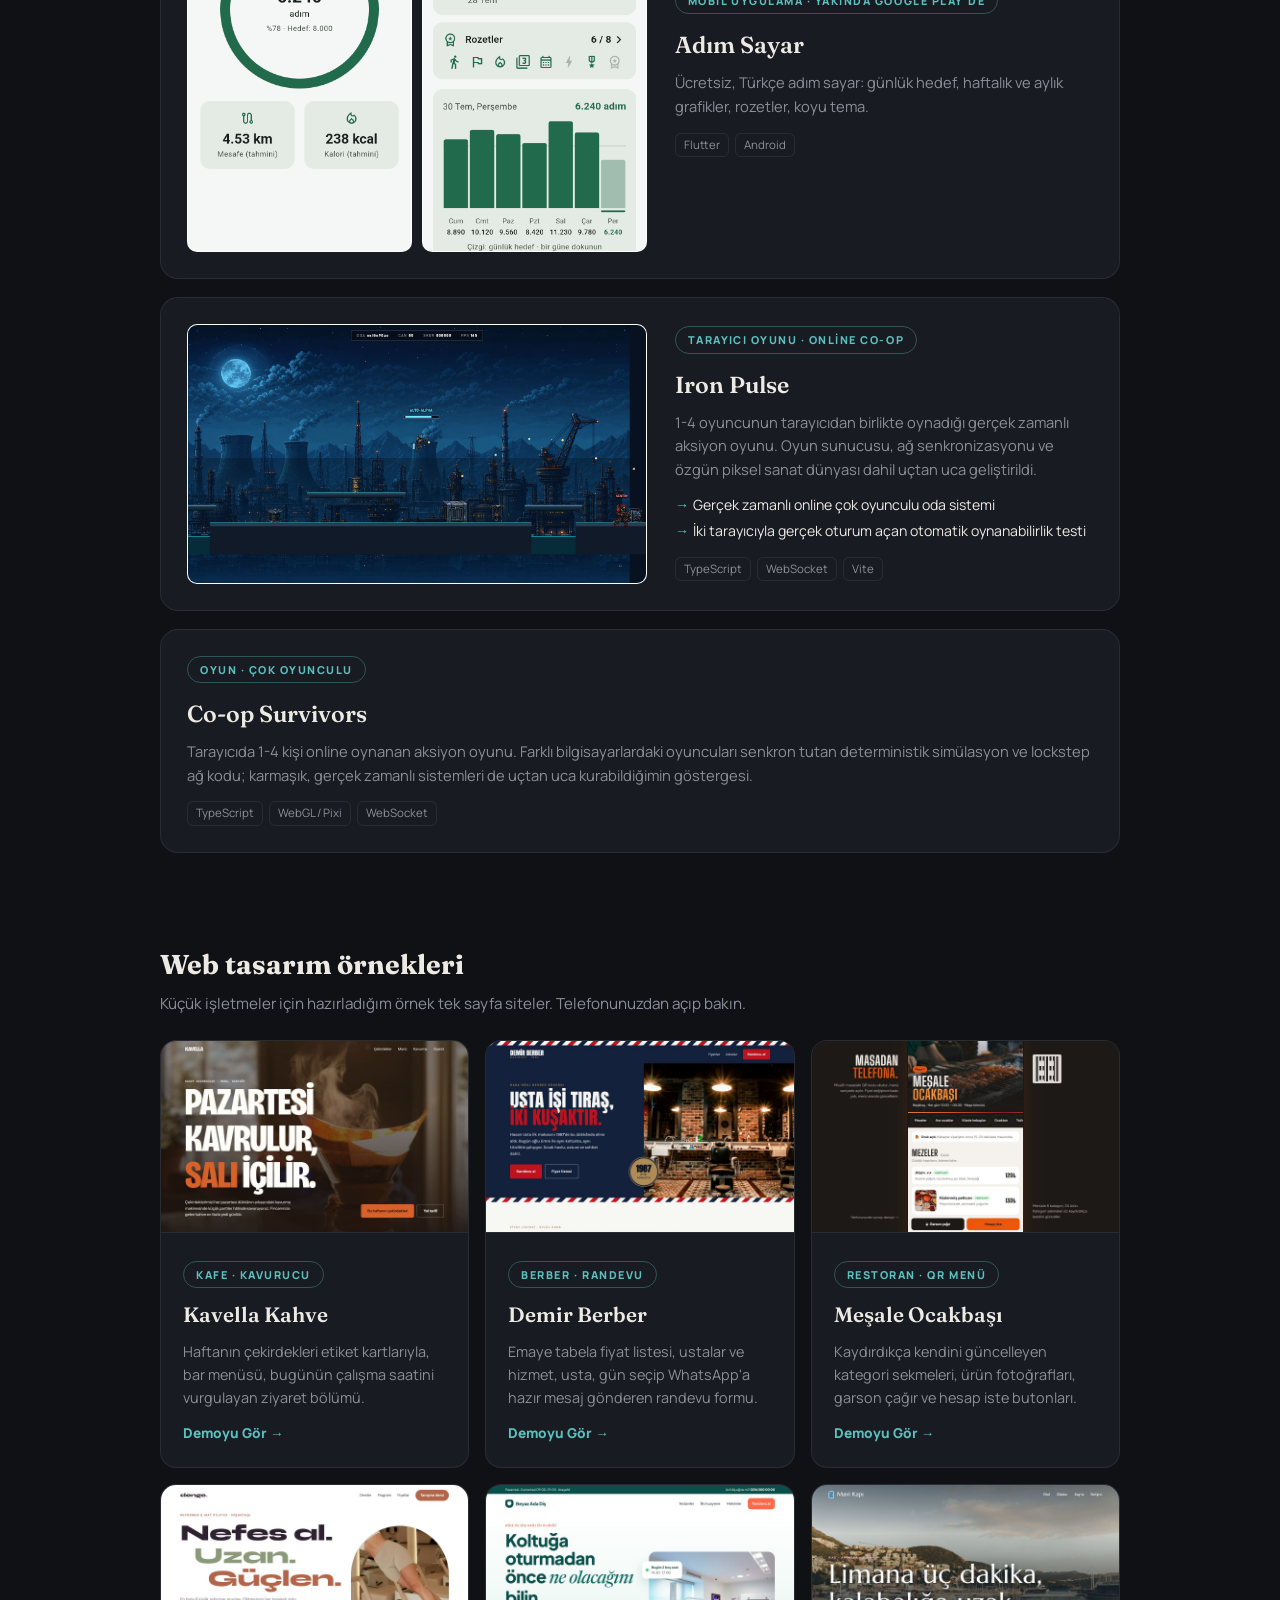
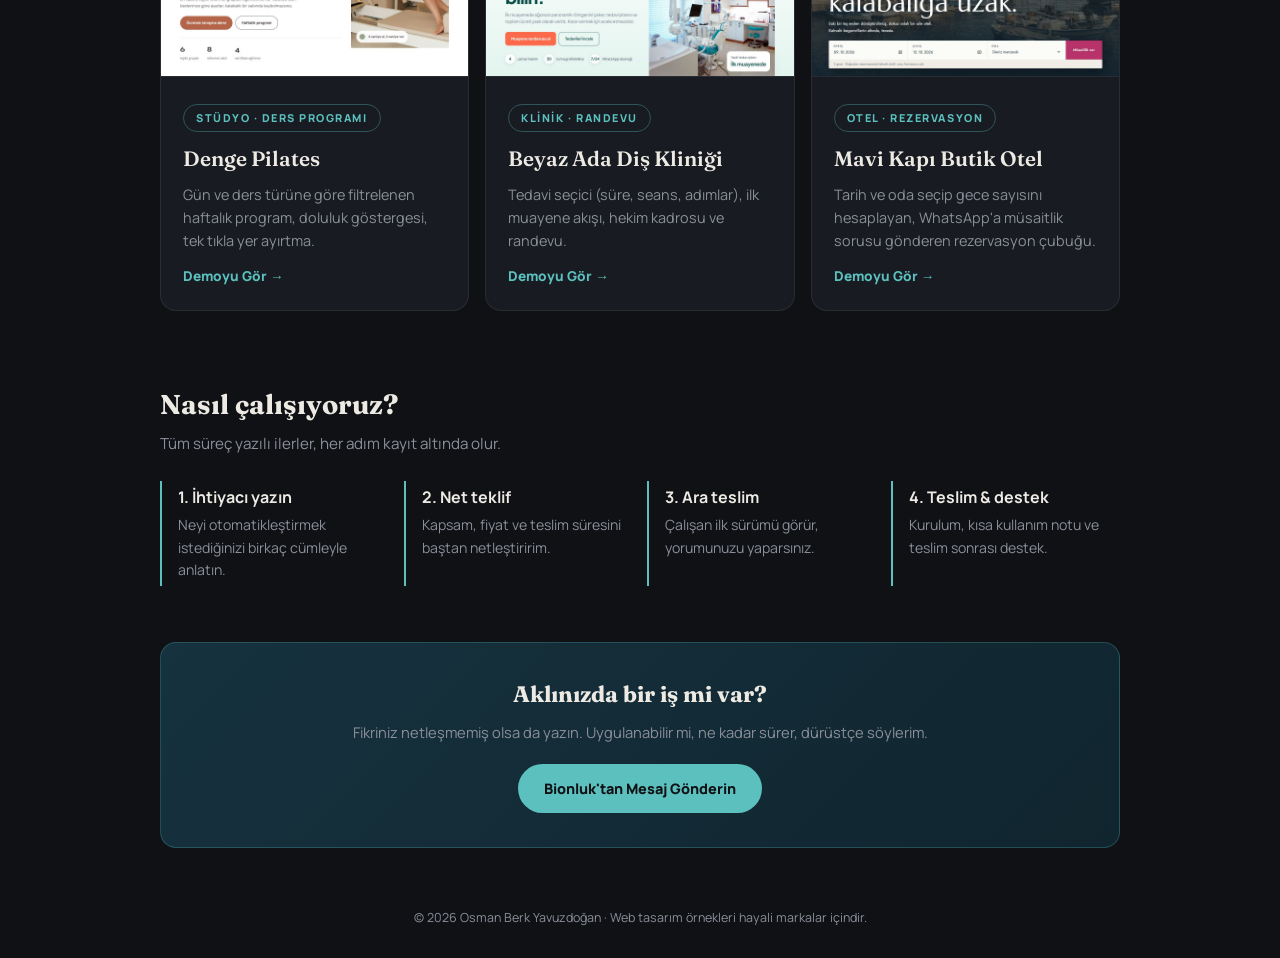
==== commit eaf4b4ad: "WhatsApp bot demosu, yerel fontlar, 4 hizmet için gig kapakları - whatsapp-bot/: Randevu Asistanı'nı" ====
--- a/index.html
+++ b/index.html
@@ -5,8 +5,7 @@
 <meta name="viewport" content="width=device-width, initial-scale=1.0">
 <title>Osman Berk — Yazılım Portföyü</title>
 <meta name="description" content="Yapay zekâ entegrasyonu, Chrome uzantıları, otomasyon ve web siteleri. Canlı ürünler ve örnek çalışmalar.">
-<link rel="preconnect" href="https://fonts.googleapis.com">
-<link href="https://fonts.googleapis.com/css2?family=Manrope:wght@400;600;800&family=Fraunces:opsz,wght@9..144,600;9..144,900&display=swap" rel="stylesheet">
+<link rel="stylesheet" href="fonts/manrope.css"><link rel="stylesheet" href="fonts/fraunces.css">
 <style>
 :root{--bg:#0F1115;--card:#181B22;--ink:#EDEAE4;--mut:#8B8F99;--acc:#5BC0BE;--line:rgba(237,234,228,.08)}
 *{margin:0;padding:0;box-sizing:border-box}
@@ -26,6 +25,17 @@
 .sub{color:var(--mut);font-size:.95rem;margin-bottom:24px}
 .services{display:grid;grid-template-columns:repeat(auto-fit,minmax(210px,1fr));gap:14px}
 .svc{background:var(--card);border:1px solid var(--line);border-radius:14px;padding:22px}
+.svc{display:block;text-decoration:none;color:var(--ink);transition:transform .15s,border-color .15s}
+.svc:hover{transform:translateY(-3px);border-color:var(--acc)}
+.svc .go{display:block;margin-top:12px;font-size:.82rem;font-weight:800;color:var(--acc)}
+.feature{display:grid;grid-template-columns:1.25fr 1fr;gap:30px;align-items:center;background:linear-gradient(135deg,#123028,#0F1A17);border:1px solid rgba(91,192,190,.3);border-radius:20px;padding:28px;text-decoration:none;color:var(--ink);transition:border-color .15s}
+.feature:hover{border-color:var(--acc)}
+.feature img{width:100%;border-radius:12px;display:block;border:1px solid var(--line)}
+.feature h3{font-family:'Fraunces',serif;font-size:1.8rem;font-weight:600;margin-bottom:8px}
+.feature p{color:var(--mut);font-size:.93rem}
+.feature ul{list-style:none;margin-top:12px;font-size:.88rem}
+.feature li{padding-left:18px;position:relative;margin-bottom:4px}
+.feature li::before{content:"→";position:absolute;left:0;color:var(--acc)}
 .svc h3{font-size:1rem;margin-bottom:6px}
 .svc p{color:var(--mut);font-size:.88rem}
 .prod{display:grid;grid-template-columns:1.1fr 1fr;gap:28px;align-items:center;background:var(--card);border:1px solid var(--line);border-radius:18px;padding:26px;margin-bottom:18px}
@@ -59,7 +69,7 @@
 .cta h2{font-family:'Fraunces',serif;font-size:1.4rem;margin-bottom:8px}
 .cta p{color:var(--mut);font-size:.92rem;margin-bottom:20px}
 footer{text-align:center;color:var(--mut);font-size:.78rem;padding-bottom:30px}
-@media (max-width:720px){.prod{grid-template-columns:1fr;padding:18px}}
+@media (max-width:720px){.prod,.feature{grid-template-columns:1fr;padding:18px}}
 </style>
 </head>
 <body>
@@ -67,22 +77,40 @@
   <header>
     <div class="eyebrow">Yazılım Uzmanı · Osman Berk Yavuzdoğan</div>
     <h1>Elle yaptığınız işi<br>yazılıma devredin.</h1>
-    <p>Yapay zekâ entegrasyonu, Chrome uzantıları, otomasyon ve hızlı web siteleri geliştiriyorum. Ürünler bölümündekiler hayali örnek değil; kendim tasarlayıp kodladığım, çalışan yazılımlar.</p>
+    <p>Web sitesi, WhatsApp botu, Chrome eklentisi ve mobil uygulama geliştiriyorum. Aşağıdakiler hayali örnek değil; kendim tasarlayıp kodladığım, çalışan yazılımlar. Çoğunu bu sayfadan hemen deneyebilirsiniz.</p>
     <div class="btns">
       <a class="btn" href="https://bionluk.com/osmanby0" rel="noopener">Bionluk'tan Ulaşın</a>
-      <a class="btn ghost" href="#urunler">Ürünleri Gör ↓</a>
+      <a class="btn ghost" href="#whatsapp">Canlı demoyu dene ↓</a>
     </div>
   </header>
 
   <section>
     <h2 class="sec">Neler yapıyorum?</h2>
-    <p class="sub">İhtiyacınızı yazın; hangisinin işinizi çözeceğini birlikte netleştirelim.</p>
+    <p class="sub">Her hizmetin altında gerçek bir örnek var. İhtiyacınızı yazın; hangisinin işinizi çözeceğini birlikte netleştirelim.</p>
     <div class="services">
-      <div class="svc"><h3>🤖 Yapay zekâ entegrasyonu</h3><p>E-posta yanıtlama, metin/doküman özetleme, form ve CV işleme gibi işleri ChatGPT/Claude ile otomatikleştiririm.</p></div>
-      <div class="svc"><h3>🧩 Chrome uzantısı</h3><p>Her gün aynı siteyle uğraşıyorsanız, o işi tek tıka indiren özel bir tarayıcı eklentisi.</p></div>
-      <div class="svc"><h3>⚙️ Otomasyon &amp; bot</h3><p>Excel, PDF ve web verisiyle yapılan tekrarlı işler için script ve botlar.</p></div>
-      <div class="svc"><h3>🌐 Web sitesi &amp; araç</h3><p>Hızlı, mobil uyumlu tanıtım siteleri ve tarayıcıda çalışan web araçları.</p></div>
-    </div>
+      <a class="svc" href="#web"><h3>🌐 Web sitesi</h3><p>Mobil öncelikli tanıtım siteleri, QR menü, randevu ve rezervasyon formları.</p><span class="go">6 örnek site →</span></a>
+      <a class="svc" href="#whatsapp"><h3>💬 WhatsApp botu</h3><p>Randevu alan, hatırlatan, sipariş ve soru karşılayan bot + yönetim paneli.</p><span class="go">Canlı demo →</span></a>
+      <a class="svc" href="#urunler"><h3>🧩 Chrome eklentisi</h3><p>Her gün aynı sitede yaptığınız işi tek tıka indiren eklentiler; yapay zekâ destekli olabilir.</p><span class="go">2 eklenti →</span></a>
+      <a class="svc" href="#mobil"><h3>📱 Mobil uygulama</h3><p>Flutter ile Android ve iOS uygulaması: tasarım, geliştirme, mağazaya yükleme.</p><span class="go">Uygulamayı gör →</span></a>
+    </div>
+  </section>
+
+  <section id="whatsapp">
+    <a class="feature" href="whatsapp-bot/">
+      <img src="img/demo-whatsapp.jpg" alt="WhatsApp randevu botu demosu: sohbet ve işletme paneli yan yana" loading="lazy">
+      <div>
+        <span class="tag">WhatsApp Botu · Canlı demo</span>
+        <h3>Randevu Asistanı</h3>
+        <p>Müşteri WhatsApp'tan yazar; bot boş saatleri gösterir, randevuyu kaydeder, bir gün önce hatırlatır. İşletme her şeyi web panelinden izler. Demoda sohbetten randevu alın, panele anında düştüğünü görün.</p>
+        <ul>
+          <li>Randevu alma, iptal, erteleme ve otomatik hatırlatma</li>
+          <li>Çakışma koruması: aynı saate iki randevu verilmez</li>
+          <li>Günlük liste, haftalık ciro ve müşteri geçmişi olan panel</li>
+        </ul>
+        <div class="stack"><span>Node.js</span><span>TypeScript</span><span>SQLite</span><span>WhatsApp Business API</span></div>
+        <span class="btn" style="margin-top:20px">Demoyu dene →</span>
+      </div>
+    </a>
   </section>
 
   <section id="urunler">
@@ -137,7 +165,7 @@
       </div>
     </article>
 
-    <article class="prod">
+    <article class="prod" id="mobil">
       <div class="shots">
         <img src="img/adimsayar-1.png" alt="Adım Sayar ana ekranı" loading="lazy">
         <img src="img/adimsayar-2.png" alt="Adım Sayar haftalık grafik ekranı" loading="lazy">
@@ -174,7 +202,7 @@
     </article>
   </section>
 
-  <section>
+  <section id="web">
     <h2 class="sec">Web tasarım örnekleri</h2>
     <p class="sub">Küçük işletmeler için hazırladığım örnek tek sayfa siteler. Telefonunuzdan açıp bakın.</p>
     <div class="grid">
--- a/fonts/manrope.css
+++ b/fonts/manrope.css
@@ -0,0 +1,18 @@
+/* manrope-latin-ext-wght-normal */
+@font-face {
+  font-family: 'Manrope';
+  font-style: normal;
+  font-display: swap;
+  font-weight: 200 800;
+  src: url(./manrope-latin-ext-wght-normal.woff2) format('woff2-variations');
+  unicode-range: U+0100-02BA,U+02BD-02C5,U+02C7-02CC,U+02CE-02D7,U+02DD-02FF,U+0304,U+0308,U+0329,U+1D00-1DBF,U+1E00-1E9F,U+1EF2-1EFF,U+2020,U+20A0-20AB,U+20AD-20C0,U+2113,U+2C60-2C7F,U+A720-A7FF;
+}
+/* manrope-latin-wght-normal */
+@font-face {
+  font-family: 'Manrope';
+  font-style: normal;
+  font-display: swap;
+  font-weight: 200 800;
+  src: url(./manrope-latin-wght-normal.woff2) format('woff2-variations');
+  unicode-range: U+0000-00FF,U+0131,U+0152-0153,U+02BB-02BC,U+02C6,U+02DA,U+02DC,U+0304,U+0308,U+0329,U+2000-206F,U+20AC,U+2122,U+2191,U+2193,U+2212,U+2215,U+FEFF,U+FFFD;
+}
--- a/fonts/fraunces.css
+++ b/fonts/fraunces.css
@@ -0,0 +1,18 @@
+/* fraunces-latin-ext-full-normal */
+@font-face {
+  font-family: 'Fraunces';
+  font-style: normal;
+  font-display: swap;
+  font-weight: 100 900;
+  src: url(./fraunces-latin-ext-full-normal.woff2) format('woff2-variations');
+  unicode-range: U+0100-02BA,U+02BD-02C5,U+02C7-02CC,U+02CE-02D7,U+02DD-02FF,U+0304,U+0308,U+0329,U+1D00-1DBF,U+1E00-1E9F,U+1EF2-1EFF,U+2020,U+20A0-20AB,U+20AD-20C0,U+2113,U+2C60-2C7F,U+A720-A7FF;
+}
+/* fraunces-latin-full-normal */
+@font-face {
+  font-family: 'Fraunces';
+  font-style: normal;
+  font-display: swap;
+  font-weight: 100 900;
+  src: url(./fraunces-latin-full-normal.woff2) format('woff2-variations');
+  unicode-range: U+0000-00FF,U+0131,U+0152-0153,U+02BB-02BC,U+02C6,U+02DA,U+02DC,U+0304,U+0308,U+0329,U+2000-206F,U+20AC,U+2122,U+2191,U+2193,U+2212,U+2215,U+FEFF,U+FFFD;
+}
